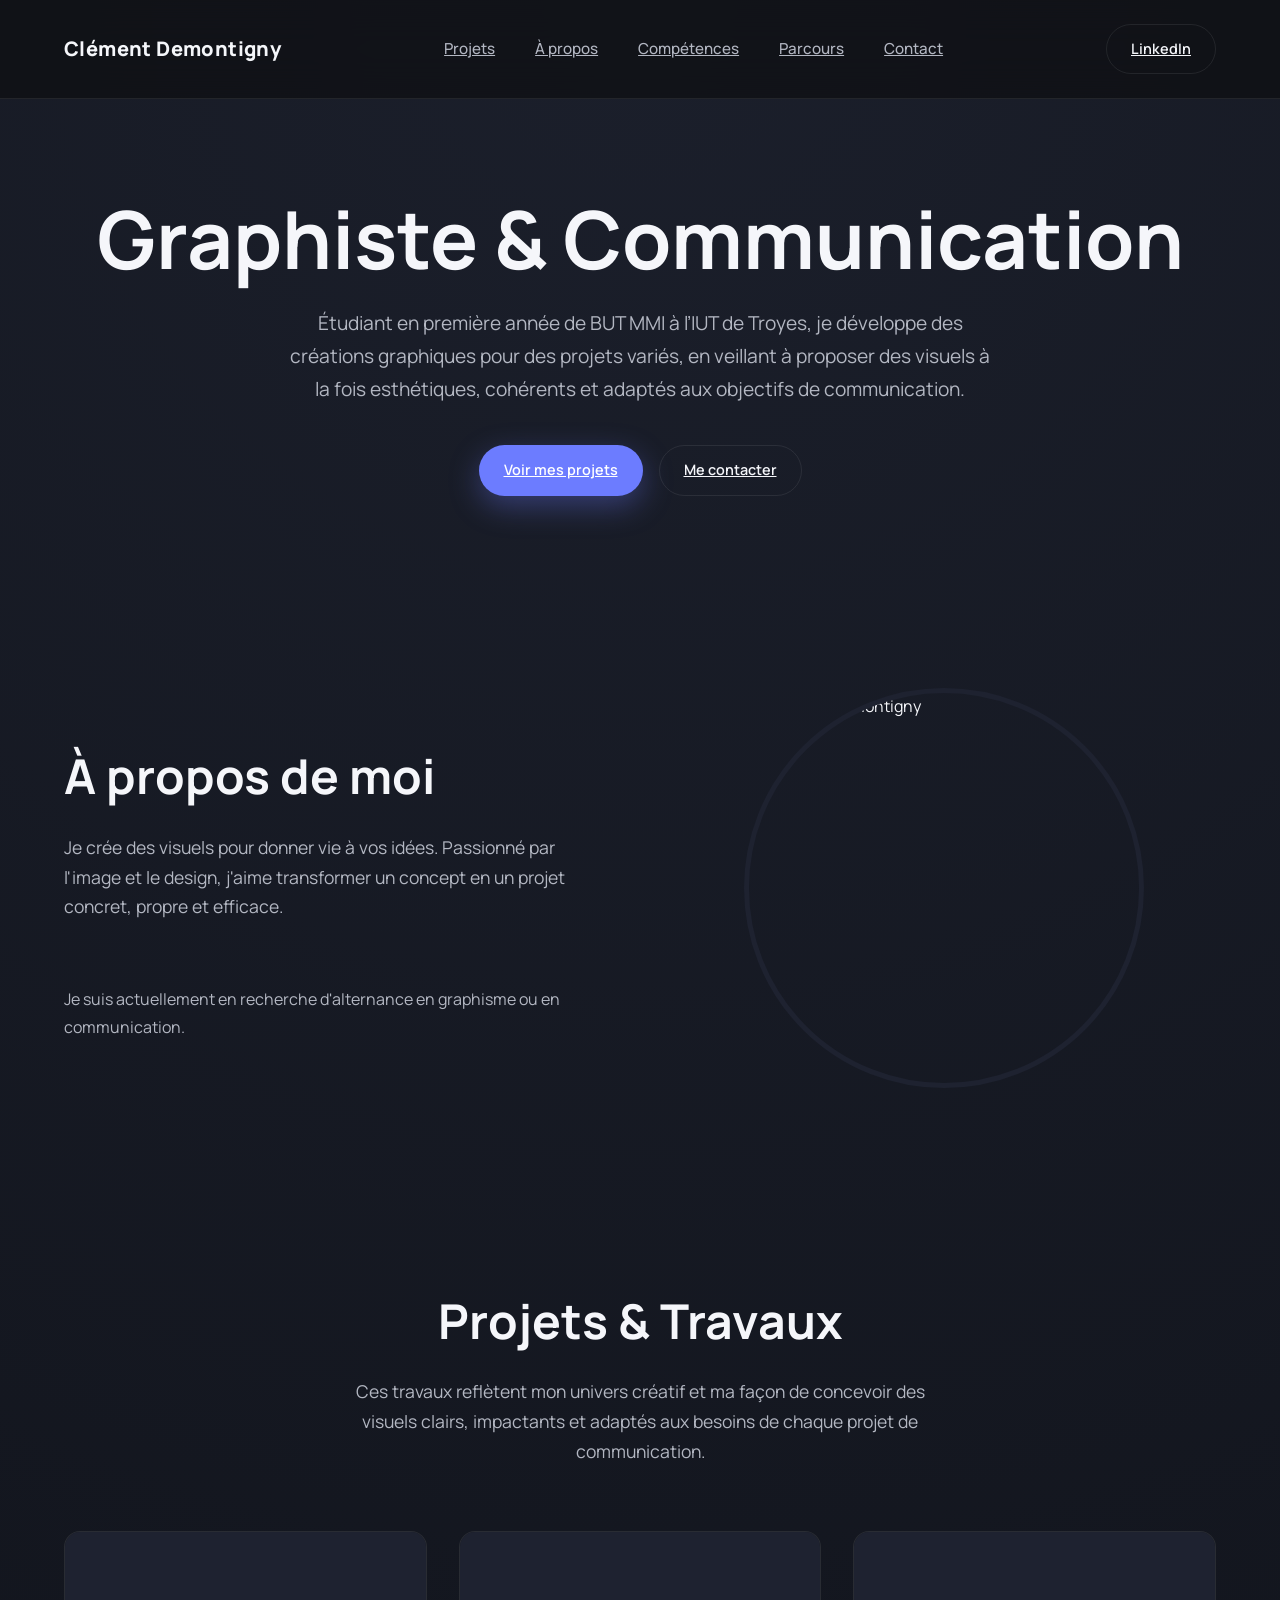
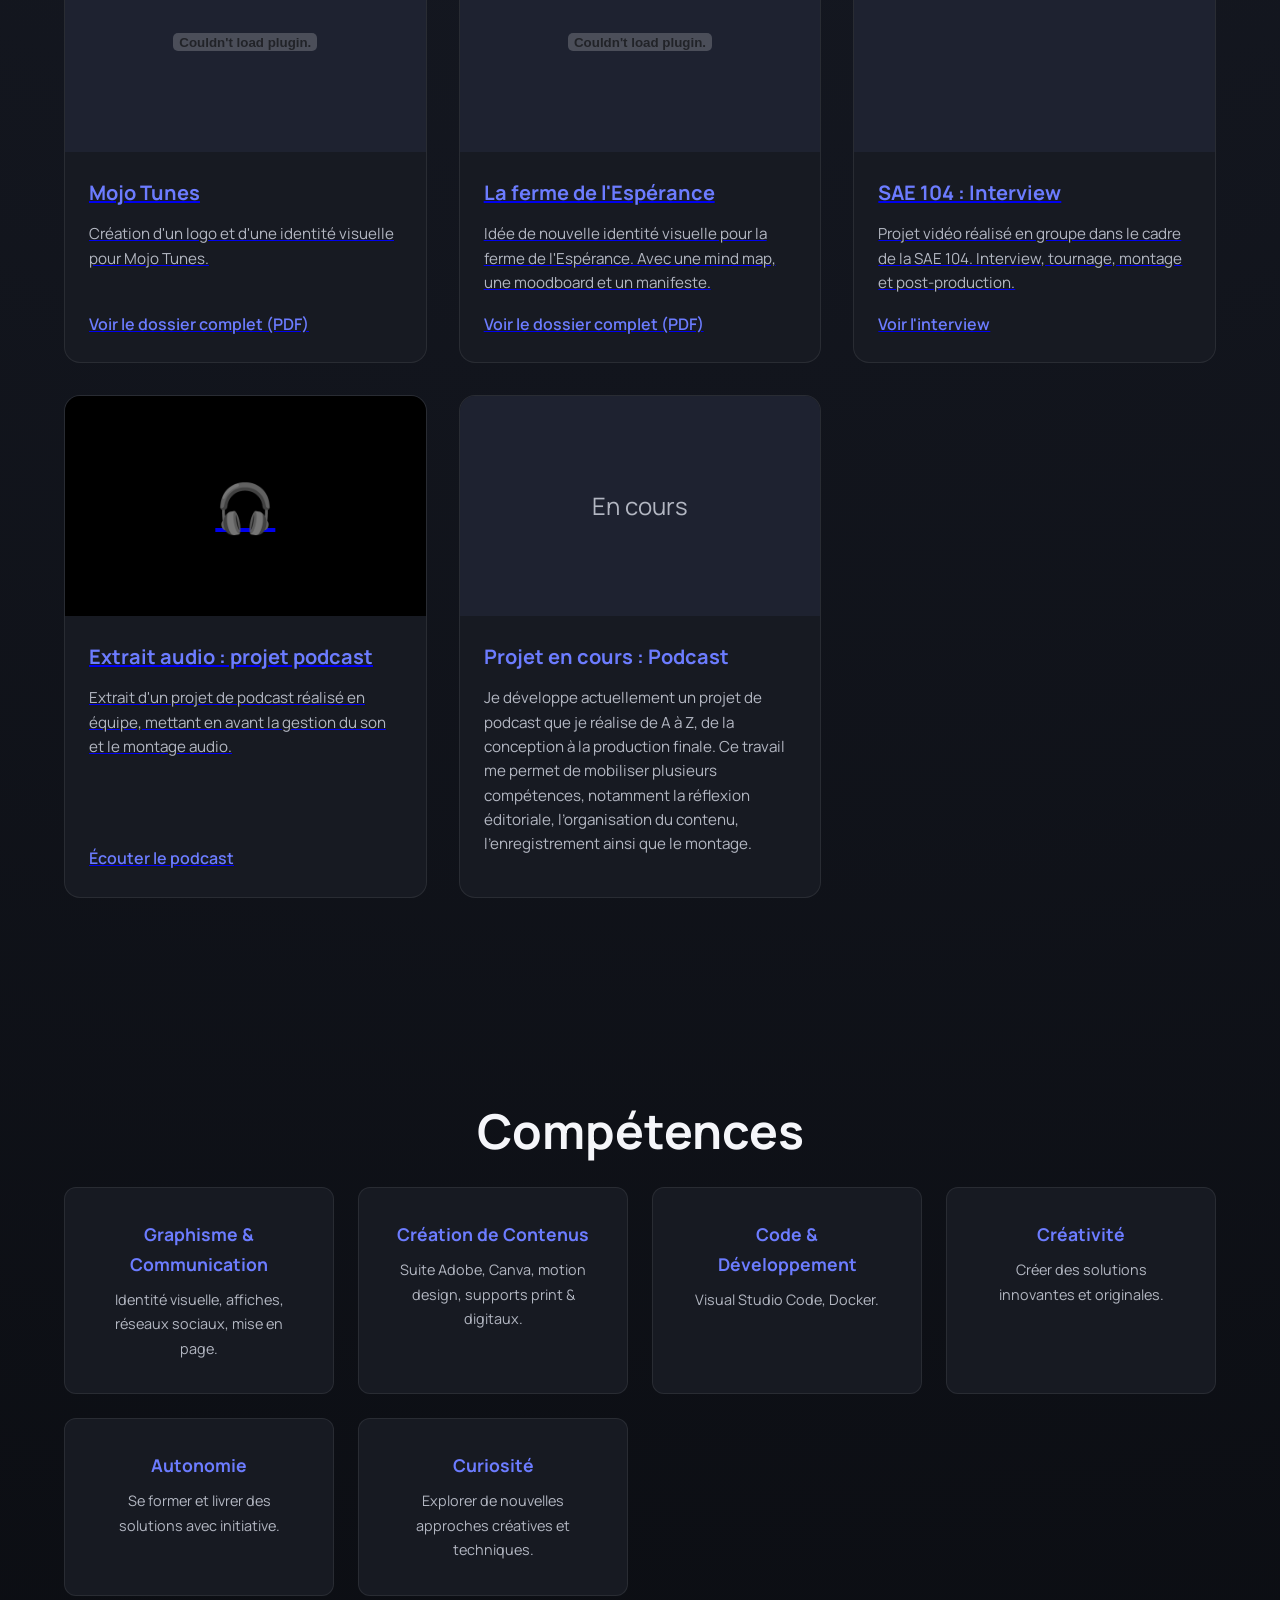
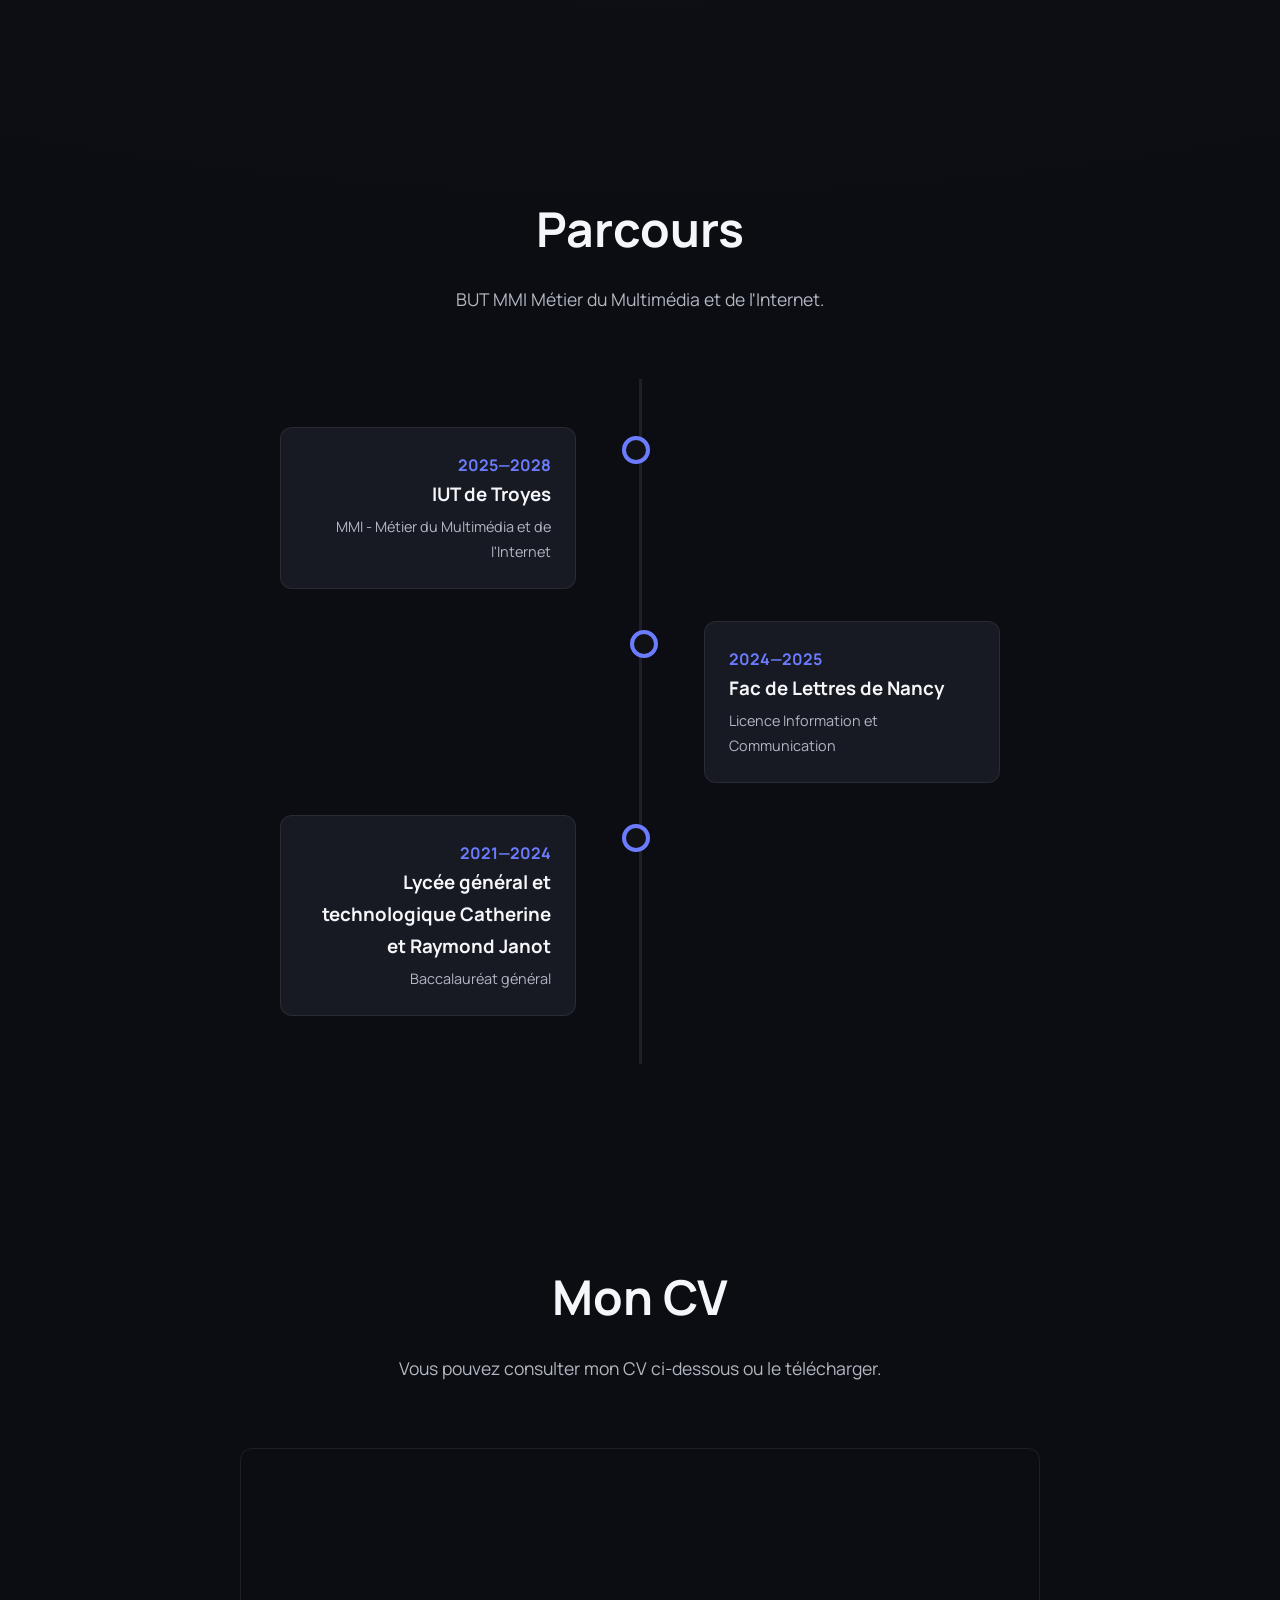
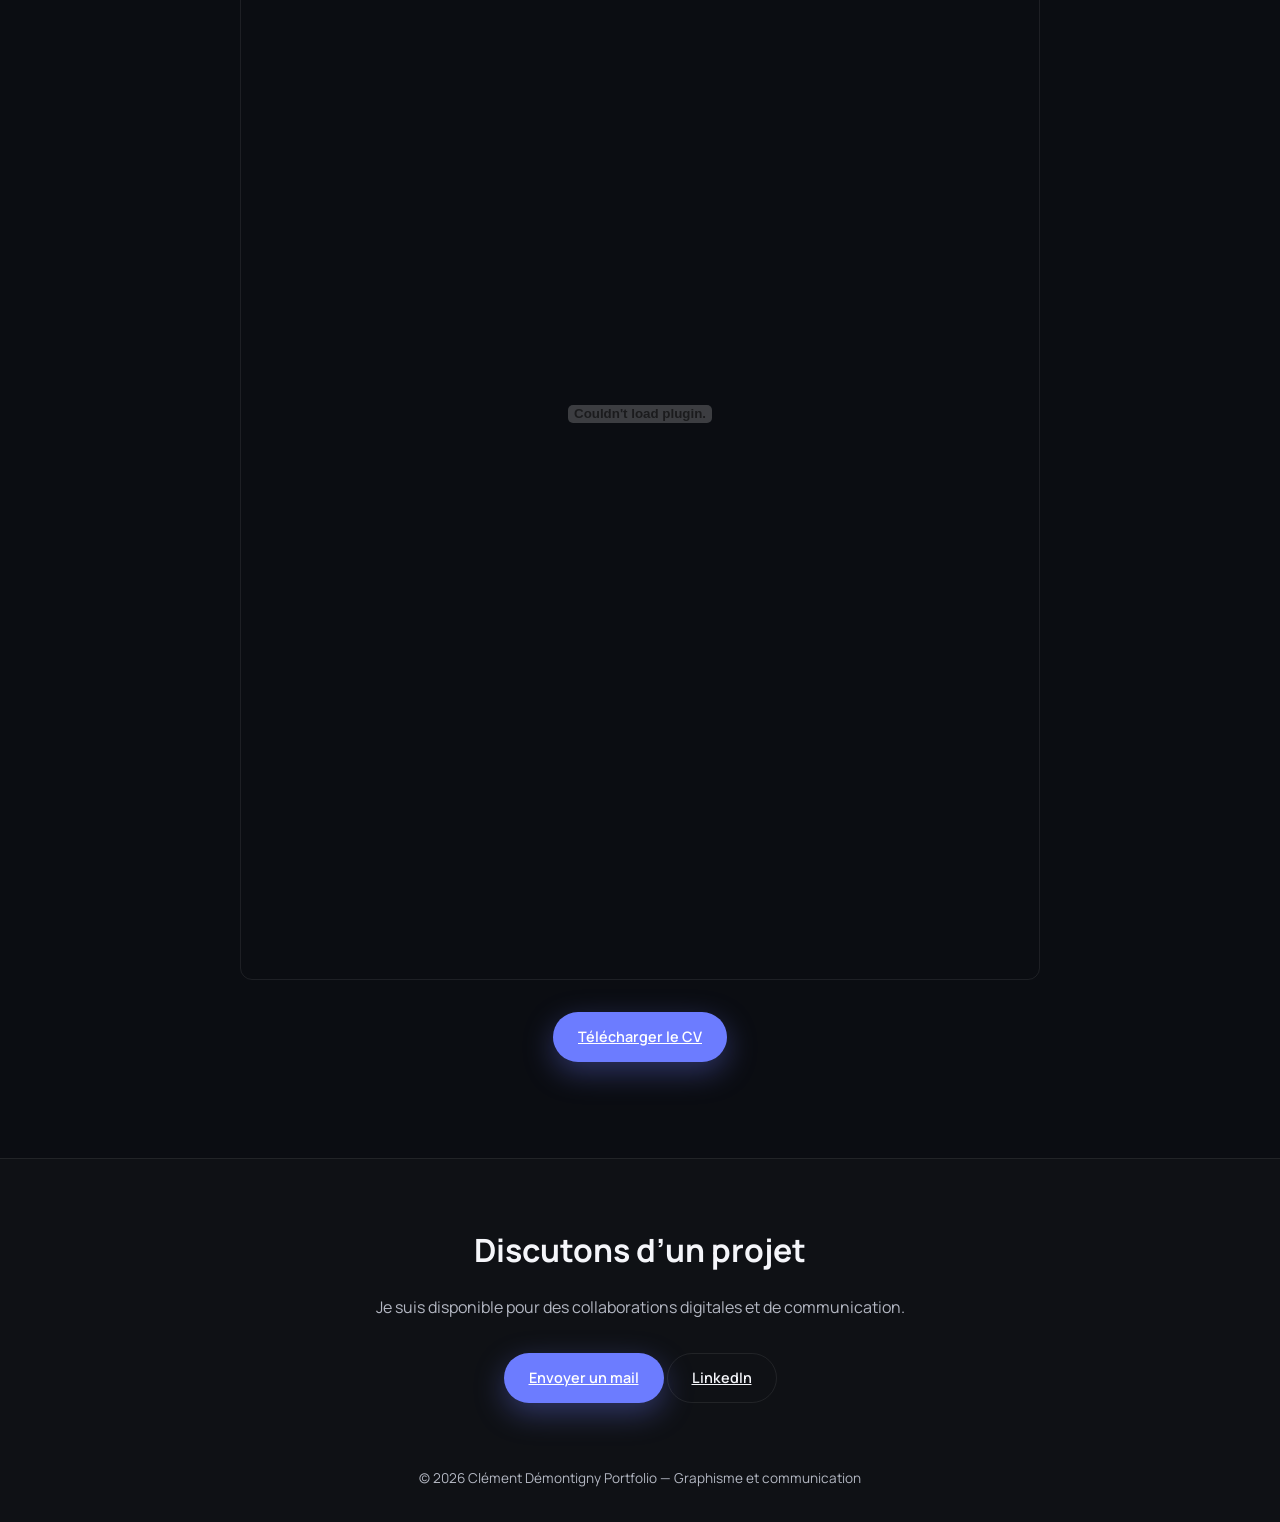
==== index.html @ 4febe844 "Add files via upload" ====
<!doctype html>
<html lang="fr">
  <head>
    <meta charset="utf-8" />
    <meta name="viewport" content="width=device-width, initial-scale=1" />
    <title>Clément Demontigny — Portfolio</title>
    <link rel="preconnect" href="https://fonts.googleapis.com" />
    <link rel="preconnect" href="https://fonts.gstatic.com" crossorigin />
    <link href="https://fonts.googleapis.com/css2?family=Manrope:wght@300;400;500;600;700;800&display=swap" rel="stylesheet" />
    <link rel="stylesheet" href="./styles.css" />
  </head>
  <body>
    <header class="site-header">
      <div class="container">
        <div class="header-inner">
          <div class="brand">Clément Demontigny</div>
          <nav class="nav">
            <a href="#projets">Projets</a>
            <a href="#apropos">À propos</a>
            <a href="#competences">Compétences</a>
            <a href="#parcours">Parcours</a>
            <a href="#contact">Contact</a>
          </nav>
          <a class="button ghost" href="https://www.linkedin.com/in/clément-demontigny-a88569352/" target="_blank" rel="noreferrer">LinkedIn</a>
        </div>
      </div>
    </header>

    <main>
      <section id="hero" class="hero">
        <div class="container">
          <h1 class="reveal">Graphiste & Communication</h1>
          <p class="lead reveal">
            Étudiant en première année de BUT MMI à l’IUT de Troyes, je développe des créations graphiques pour des projets variés, en veillant à proposer des visuels à la fois esthétiques, cohérents et adaptés aux objectifs de communication.
          </p>
          <div class="hero-actions reveal">
            <a class="button primary" href="#projets">Voir mes projets</a>
            <a class="button ghost" href="#contact">Me contacter</a>
          </div>
        </div>
      </section>

      <section id="apropos" class="section">
        <div class="container">
          <div class="about-grid reveal">
            <div class="about-text">
              <h2 class="section-title" style="text-align:left;">À propos de moi</h2>
              <p class="section-subtitle" style="text-align:left;margin-left:0;">
               Je crée des visuels pour donner vie à vos idées. Passionné par l'image et le design, j'aime transformer un concept en un projet concret, propre et efficace.
              </p>
              <p style="color: var(--muted);">Je suis actuellement en recherche d'alternance en graphisme ou en communication.</p>
            </div>
            <img src="./images/8628.png" alt="Clément Demontigny" class="about-image">
          </div>
        </div>
      </section>

      <section id="projets" class="section">
        <div class="container">
          <h2 class="section-title reveal">Projets & Travaux</h2>
          <p class="section-subtitle reveal">Ces travaux reflètent mon univers créatif et ma façon de concevoir des visuels clairs, impactants et adaptés aux besoins de chaque projet de communication.</p>
          <div class="projects-grid">
            <a href="mojo-tunes.html" target="_blank" class="project-card reveal">
              <div class="project-cover">
                <embed src="./images/mojo_tunes.pdf#page=1&view=FitH&scrollbar=0&toolbar=0&navpanes=0" type="application/pdf">
              </div>
              <div class="project-body">
                <h3>Mojo Tunes</h3>
                <p>Création d'un logo et d'une identité visuelle pour Mojo Tunes.</p>
                <span class="project-link">Voir le dossier complet (PDF)</span>
              </div>
            </a>
            <a href="ferme-esperance.html" target="_blank" class="project-card reveal">
              <div class="project-cover">
                <embed src="./images/ferme_esperance.pdf#page=1&view=FitH&scrollbar=0&toolbar=0&navpanes=0" type="application/pdf">
              </div>
              <div class="project-body">
                <h3>La ferme de l'Espérance</h3>
                <p>Idée de nouvelle identité visuelle pour la ferme de l'Espérance. Avec une mind map, une moodboard et un manifeste.</p>
                <span class="project-link">Voir le dossier complet (PDF)</span>
              </div>
            </a>
            <a href="sae104.html" target="_blank" class="project-card reveal">
              <div class="project-cover">
                <video src="./images/SAE104_2025_Groupe H_Faivre_Demontigny_Iacopucci_Jamet_Tachenet_InterviewSAE104 (1) (1) (1) (1).mp4" muted playsinline preload="metadata"></video>
              </div>
              <div class="project-body">
                <h3>SAE 104 : Interview</h3>
                <p>Projet vidéo réalisé en groupe dans le cadre de la SAE 104. Interview, tournage, montage et post-production.</p>
                <span class="project-link">Voir l'interview</span>
              </div>
            </a>
            <a href="projet-podcast.html" target="_blank" class="project-card reveal">
              <div class="project-cover" style="background:#000;">
                <span style="font-size:3rem;">🎧</span>
              </div>
              <div class="project-body">
                <h3>Extrait audio : projet podcast</h3>
                <p>Extrait d'un projet de podcast réalisé en équipe, mettant en avant la gestion du son et le montage audio.</p>
                <span class="project-link">Écouter le podcast</span>
              </div>
            </a>
            <article class="project-card reveal">
              <div class="project-cover">
                <span style="font-size: 1.5rem; color: var(--muted);">En cours</span>
              </div>
              <div class="project-body">
                <h3>Projet en cours : Podcast</h3>
                <p>Je développe actuellement un projet de podcast que je réalise de A à Z, de la conception à la production finale. Ce travail me permet de mobiliser plusieurs compétences, notamment la réflexion éditoriale, l’organisation du contenu, l’enregistrement ainsi que le montage.</p>
              </div>
            </article>
          </div>
        </div>
      </section>

      <section id="competences" class="section">
        <div class="container">
          <h2 class="section-title reveal">Compétences</h2>
          <div class="skills-grid">
            <div class="skill-card reveal">
              <h3>Graphisme & Communication</h3>
              <p>Identité visuelle, affiches, réseaux sociaux, mise en page.</p>
            </div>
            <div class="skill-card reveal">
              <h3>Création de Contenus</h3>
              <p>Suite Adobe, Canva, motion design, supports print & digitaux.</p>
            </div>
            <div class="skill-card reveal">
              <h3>Code & Développement</h3>
              <p>Visual Studio Code, Docker.</p>
            </div>
            <div class="skill-card reveal">
              <h3>Créativité</h3>
              <p>Créer des solutions innovantes et originales.</p>
            </div>
            <div class="skill-card reveal">
              <h3>Autonomie</h3>
              <p>Se former et livrer des solutions avec initiative.</p>
            </div>
            <div class="skill-card reveal">
              <h3>Curiosité</h3>
              <p>Explorer de nouvelles approches créatives et techniques.</p>
            </div>
          </div>
        </div>
      </section>

      <section id="parcours" class="section">
        <div class="container">
          <h2 class="section-title reveal">Parcours</h2>
          <p class="section-subtitle reveal">BUT MMI Métier du Multimédia et de l'Internet.</p>
          <div class="timeline reveal">
            <div class="timeline-item">
              <div class="timeline-content">
                <span class="timeline-year">2025—2028</span>
                <h3>IUT de Troyes</h3>
                <p>MMI - Métier du Multimédia et de l'Internet</p>
              </div>
            </div>
            <div class="timeline-item">
              <div class="timeline-content">
                <span class="timeline-year">2024—2025</span>
                <h3>Fac de Lettres de Nancy</h3>
                <p>Licence Information et Communication</p>
              </div>
            </div>
            <div class="timeline-item">
              <div class="timeline-content">
                <span class="timeline-year">2021—2024</span>
                <h3>Lycée général et technologique Catherine et Raymond Janot</h3>
                <p>Baccalauréat général</p>
              </div>
            </div>
          </div>
        </div>
      </section>

      <section id="cv" class="section cv-section">
        <div class="container reveal">
          <h2 class="section-title">Mon CV</h2>
          <p class="section-subtitle">Vous pouvez consulter mon CV ci-dessous ou le télécharger.</p>
          <embed src="./images/CV Demontigny Clément.pdf#view=FitH" type="application/pdf" />
          <div style="text-align:center; margin-top: 2rem;">
            <a class="button primary" href="./images/CV Demontigny Clément.pdf" download="CV_Clement_Demontigny.pdf" target="_blank" rel="noopener">Télécharger le CV</a>
          </div>
        </div>
      </section>
    </main>

    <footer id="contact" class="site-footer">
      <div class="container">
        <div class="footer-content reveal">
          <h2>Discutons d’un projet</h2>
          <p>Je suis disponible pour des collaborations digitales et de communication.</p>
          <div class="footer-actions">
            <a class="button primary" href="mailto:demontigny.clement@gmail.com">Envoyer un mail</a>
            <a class="button ghost" href="https://www.linkedin.com/in/clément-demontigny-a88569352/" target="_blank" rel="noreferrer">LinkedIn</a>
          </div>
        </div>
        <div class="footer-bottom">
          <span>© 2026 Clément Démontigny</span>
          <span>Portfolio — Graphisme et communication</span>
        </div>
      </div>
    </footer>

    <script src="./script.js"></script>
  </body>
</html>
---- styles.css ----
/* Réinitialisation et configuration de base */
* {
  box-sizing: border-box;
  margin: 0;
  padding: 0;
  scroll-behavior: smooth;
}

/* Variables de couleur (conservées) */
:root {
  color-scheme: light;
  --bg: #0f1115;
  --panel: #171a22;
  --panel-light: #1e2230;
  --text: #f5f6fa;
  --muted: #b3b7c2;
  --accent: #6c7cff;
  --accent-soft: rgba(108, 124, 255, 0.2);
  --line: rgba(255, 255, 255, 0.08);
}

/* Style du corps de la page */
body {
  font-family: "Manrope", system-ui, -apple-system, sans-serif;
  background: radial-gradient(circle at top, #1b1f2b, #0b0d12 55%);
  color: var(--text);
  line-height: 1.7;
  min-height: 100vh;
}

/* Conteneur principal */
.container {
  width: min(1200px, 90%);
  margin: 0 auto;
}

/* En-tête du site */
.site-header {
  position: sticky;
  top: 0;
  z-index: 100;
  padding: 1.5rem 0;
  backdrop-filter: blur(20px);
  background: rgba(15, 17, 21, 0.8);
  border-bottom: 1px solid var(--line);
}

.header-inner {
  display: flex;
  justify-content: space-between;
  align-items: center;
}

.brand {
  font-weight: 800;
  font-size: 1.25rem;
  letter-spacing: 0.02em;
}

.nav {
  display: flex;
  gap: 2.5rem;
  font-size: 0.95rem;
}

.nav a {
  color: var(--muted);
  font-weight: 500;
  transition: color 0.2s ease;
}

.nav a:hover {
  color: var(--text);
}

/* Boutons */
.button {
  display: inline-flex;
  align-items: center;
  justify-content: center;
  padding: 0.75rem 1.5rem;
  border-radius: 999px;
  font-weight: 600;
  border: 1px solid transparent;
  transition: all 0.2s ease;
  font-size: 0.9rem;
}

.button.primary {
  background: var(--accent);
  color: #fff;
  box-shadow: 0 10px 30px rgba(108, 124, 255, 0.35);
}

.button.primary:hover {
  transform: translateY(-2px);
  box-shadow: 0 12px 35px rgba(108, 124, 255, 0.45);
}

.button.ghost {
  border-color: var(--line);
  color: var(--text);
}

.button.ghost:hover {
  background: var(--accent-soft);
  border-color: var(--accent);
}

/* Sections générales */
.section {
  padding: 6rem 0;
}

.section-title {
  font-size: clamp(2rem, 5vw, 3rem);
  margin-bottom: 1rem;
  text-align: center;
}

.section-subtitle {
  font-size: 1.1rem;
  color: var(--muted);
  text-align: center;
  max-width: 600px;
  margin: 0 auto 4rem auto;
}

/* Section Héros */
.hero {
  padding: 6rem 0;
  text-align: center;
}

.hero h1 {
  font-size: clamp(3rem, 7vw, 5rem);
  line-height: 1.1;
  margin-bottom: 1.5rem;
}

.hero .lead {
  font-size: 1.2rem;
  color: var(--muted);
  max-width: 700px;
  margin: 0 auto 2.5rem auto;
}

.hero-actions {
  display: flex;
  justify-content: center;
  gap: 1rem;
  flex-wrap: wrap;
}

/* Section Projets */
.projects-grid {
  display: grid;
  grid-template-columns: repeat(auto-fit, minmax(320px, 1fr));
  gap: 2rem;
}

.project-card {
  background: var(--panel);
  border: 1px solid var(--line);
  border-radius: 16px;
  overflow: hidden;
  transition: transform 0.3s ease, box-shadow 0.3s ease;
  display: flex;
  flex-direction: column;
}

.project-card:hover {
  transform: translateY(-8px);
  box-shadow: 0 20px 40px rgba(0, 0, 0, 0.2);
}

.project-cover {
  height: 220px;
  overflow: hidden;
  display: flex;
  align-items: center;
  justify-content: center;
  background: var(--panel-light);
}

.project-cover embed,
.project-cover video,
.project-cover img {
  width: 100%;
  height: 100%;
  object-fit: cover;
}

.project-body {
  padding: 1.5rem;
  flex-grow: 1;
  display: flex;
  flex-direction: column;
}

.project-body h3 {
  font-size: 1.25rem;
  margin-bottom: 0.75rem;
  color: var(--accent);
  font-weight: 700;
}

.project-body p {
  color: var(--muted);
  font-size: 0.95rem;
  line-height: 1.6;
  flex-grow: 1;
  margin-bottom: 1rem;
}

.project-link {
  color: var(--accent);
  font-weight: 600;
  text-decoration: none;
  margin-top: auto;
}

.project-link:hover {
  text-decoration: underline;
}

/* Section À Propos */
.about-grid {
  display: grid;
  grid-template-columns: 1fr 1fr;
  gap: 4rem;
  align-items: center;
}

.about-image {
  width: 100%;
  max-width: 400px;
  border-radius: 50%;
  aspect-ratio: 1 / 1;
  object-fit: cover;
  border: 5px solid var(--panel-light);
  margin: 0 auto;
}

/* Section Compétences */
.skills-grid {
  display: grid;
  grid-template-columns: repeat(auto-fit, minmax(250px, 1fr));
  gap: 1.5rem;
}

.skill-card {
  background: var(--panel);
  border: 1px solid var(--line);
  border-radius: 12px;
  padding: 2rem;
  text-align: center;
  transition: transform 0.3s ease, box-shadow 0.3s ease, border-color 0.3s ease;
}

.skill-card:hover {
  transform: translateY(-5px);
  box-shadow: 0 10px 20px rgba(0, 0, 0, 0.2);
  border-color: var(--accent);
}

.skill-card h3 {
  font-size: 1.1rem;
  margin-bottom: 0.5rem;
  color: var(--accent);
}

.skill-card p {
  color: var(--muted);
  font-size: 0.9rem;
}

/* Section Parcours (Timeline) */
.timeline {
  position: relative;
  max-width: 800px;
  margin: 0 auto;
  padding: 2rem 0;
}

.timeline::after {
  content: '';
  position: absolute;
  width: 3px;
  background-color: var(--line);
  top: 0;
  bottom: 0;
  left: 50%;
  margin-left: -1.5px;
}

.timeline-item {
  padding: 1rem 2.5rem;
  position: relative;
  width: 50%;
}

.timeline-item:nth-child(odd) {
  left: 0;
  padding-right: 4rem;
  text-align: right;
}

.timeline-item:nth-child(even) {
  left: 50%;
  padding-left: 4rem;
  text-align: left;
}

.timeline-item::after {
  content: '';
  position: absolute;
  width: 20px;
  height: 20px;
  right: -10px;
  background-color: var(--bg);
  border: 4px solid var(--accent);
  top: 25px;
  border-radius: 50%;
  z-index: 1;
}

.timeline-item:nth-child(odd)::after {
  right: -10px;
}

.timeline-item:nth-child(even)::after {
  left: -10px;
}

.timeline-content {
  padding: 1.5rem;
  background: var(--panel);
  border-radius: 12px;
  border: 1px solid var(--line);
  transition: transform 0.3s ease, box-shadow 0.3s ease;
}

.timeline-content:hover {
  transform: scale(1.02);
  box-shadow: 0 8px 25px rgba(0, 0, 0, 0.2);
}

.timeline-year {
  font-weight: 700;
  color: var(--accent);
  margin-bottom: 0.5rem;
}

.timeline-content h3 {
  margin-bottom: 0.25rem;
}

.timeline-content p {
  font-size: 0.9rem;
  color: var(--muted);
}

/* Section CV */
.cv-section embed {
  width: 100%;
  max-width: 800px;
  height: 1132px;
  border: 1px solid var(--line);
  border-radius: 12px;
  margin: 0 auto 2rem auto;
  display: block;
}

.cv-section .button {
  margin: 0 auto;
}

/* Pied de page */
.site-footer {
  background: var(--bg);
  border-top: 1px solid var(--line);
  padding: 4rem 0 2rem 0;
  text-align: center;
}

.footer-content h2 {
  font-size: 2rem;
  margin-bottom: 1rem;
}

.footer-content p {
  color: var(--muted);
  margin-bottom: 2rem;
}

.footer-bottom {
  margin-top: 4rem;
  color: var(--muted);
  font-size: 0.85rem;
}

/* ----- Animations ----- */
.reveal {
  opacity: 0;
  transform: translateY(40px);
  transition: opacity 0.8s ease-out, transform 0.6s ease-out;
}

.reveal.visible {
  opacity: 1;
  transform: translateY(0);
}

@media (prefers-reduced-motion: reduce) {
  .reveal {
    transition: none;
  }
}

/* Responsive */
@media (max-width: 900px) {
  .about-grid {
    grid-template-columns: 1fr;
    text-align: center;
  }
  .about-image {
    margin-bottom: 2rem;
  }
}

@media (max-width: 768px) {
  .header-inner {
    flex-direction: column;
    gap: 1rem;
  }
  .nav {
    gap: 1.5rem;
    flex-wrap: wrap;
    justify-content: center;
  }
  .timeline::after {
    left: 20px;
  }
  .timeline-item {
    width: 100%;
    padding-left: 50px;
    padding-right: 1rem;
  }
  .timeline-item:nth-child(odd),
  .timeline-item:nth-child(even) {
    left: 0;
    text-align: left;
    padding-left: 70px;
  }
  .timeline-item::after {
    left: 10px;
  }
}
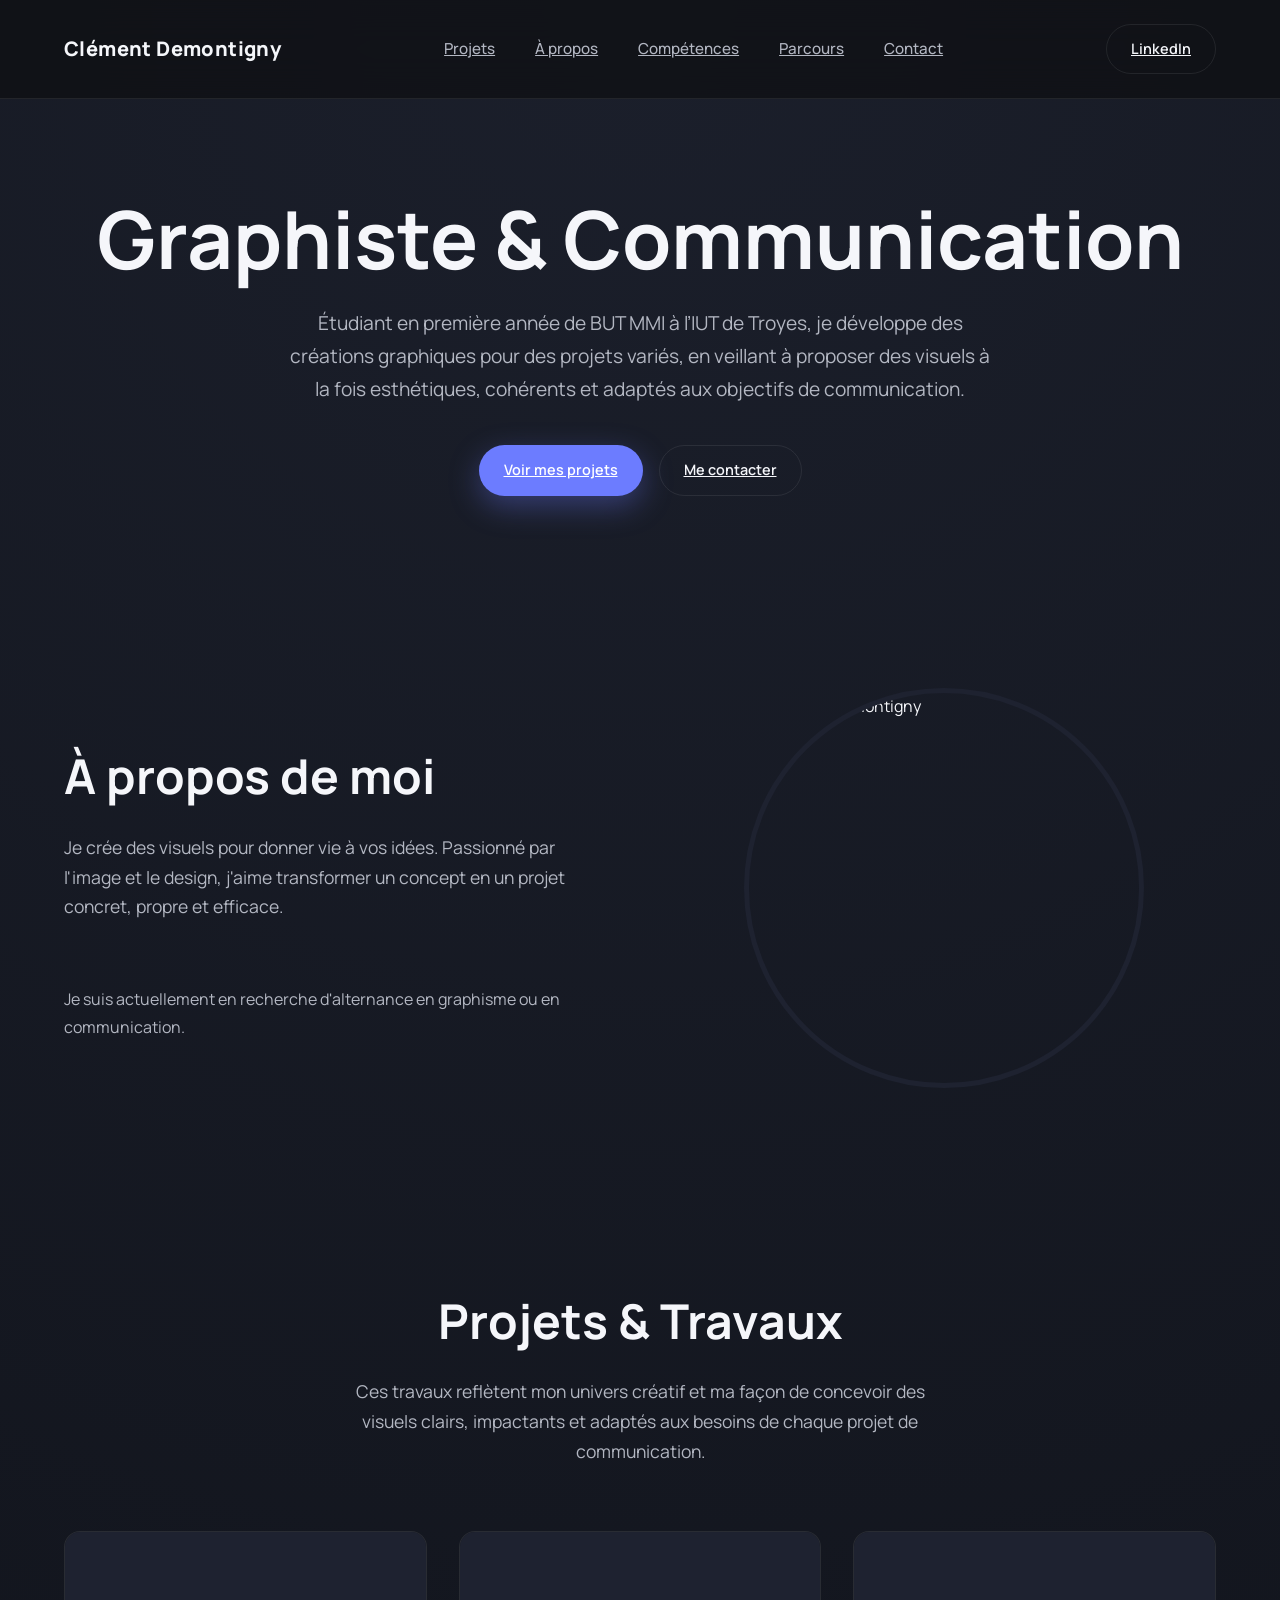
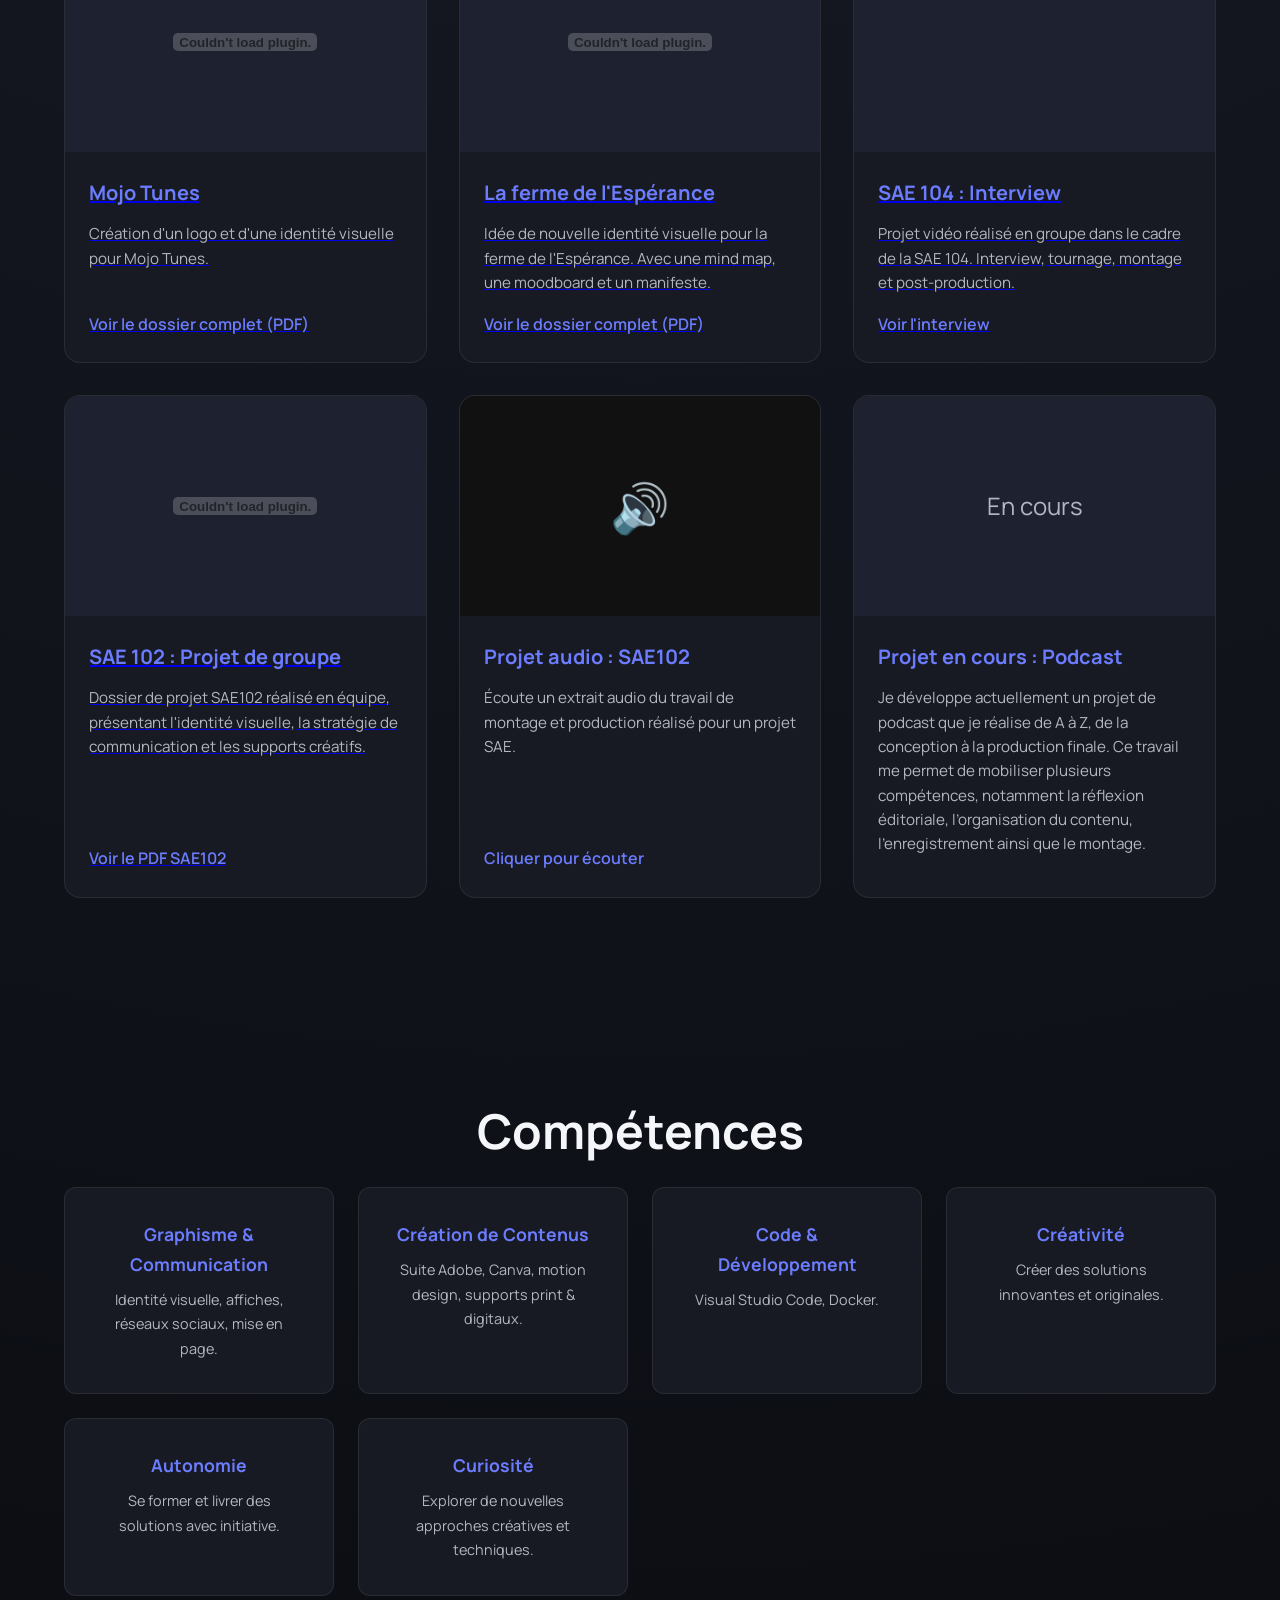
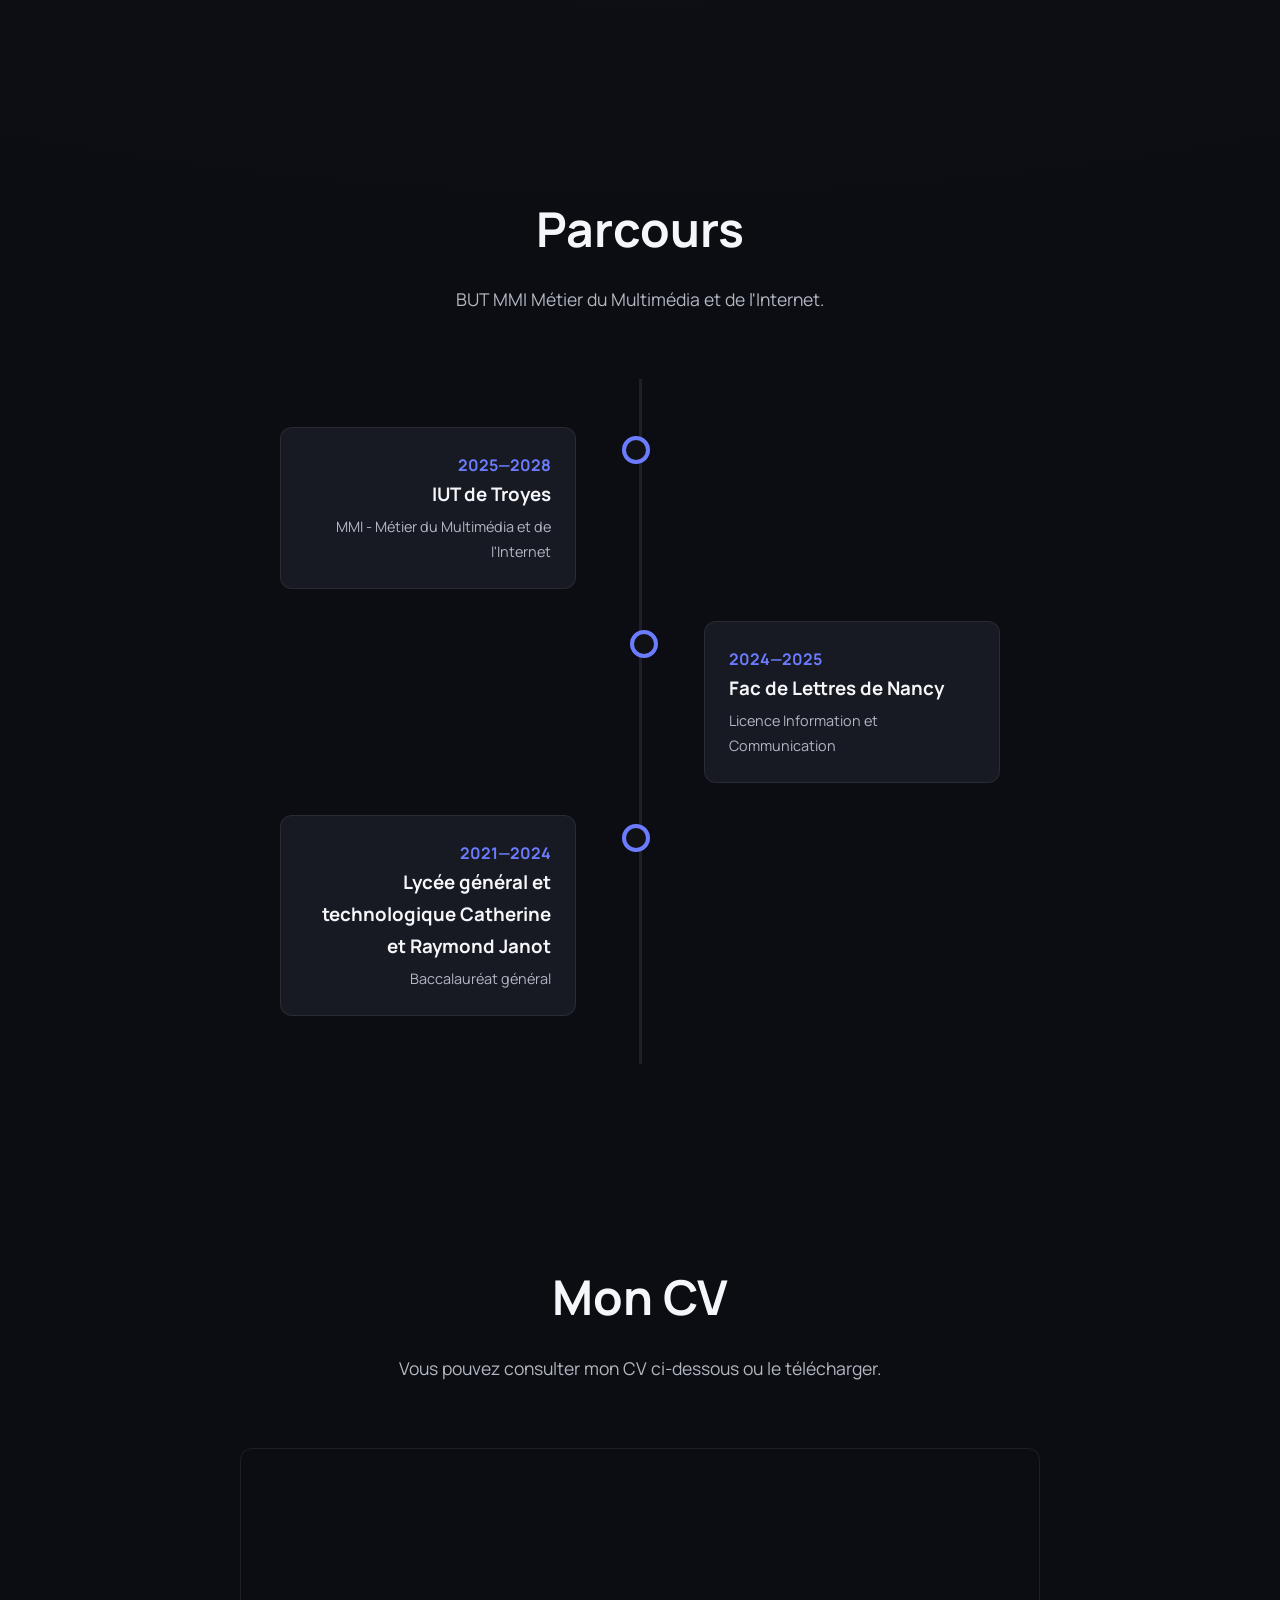
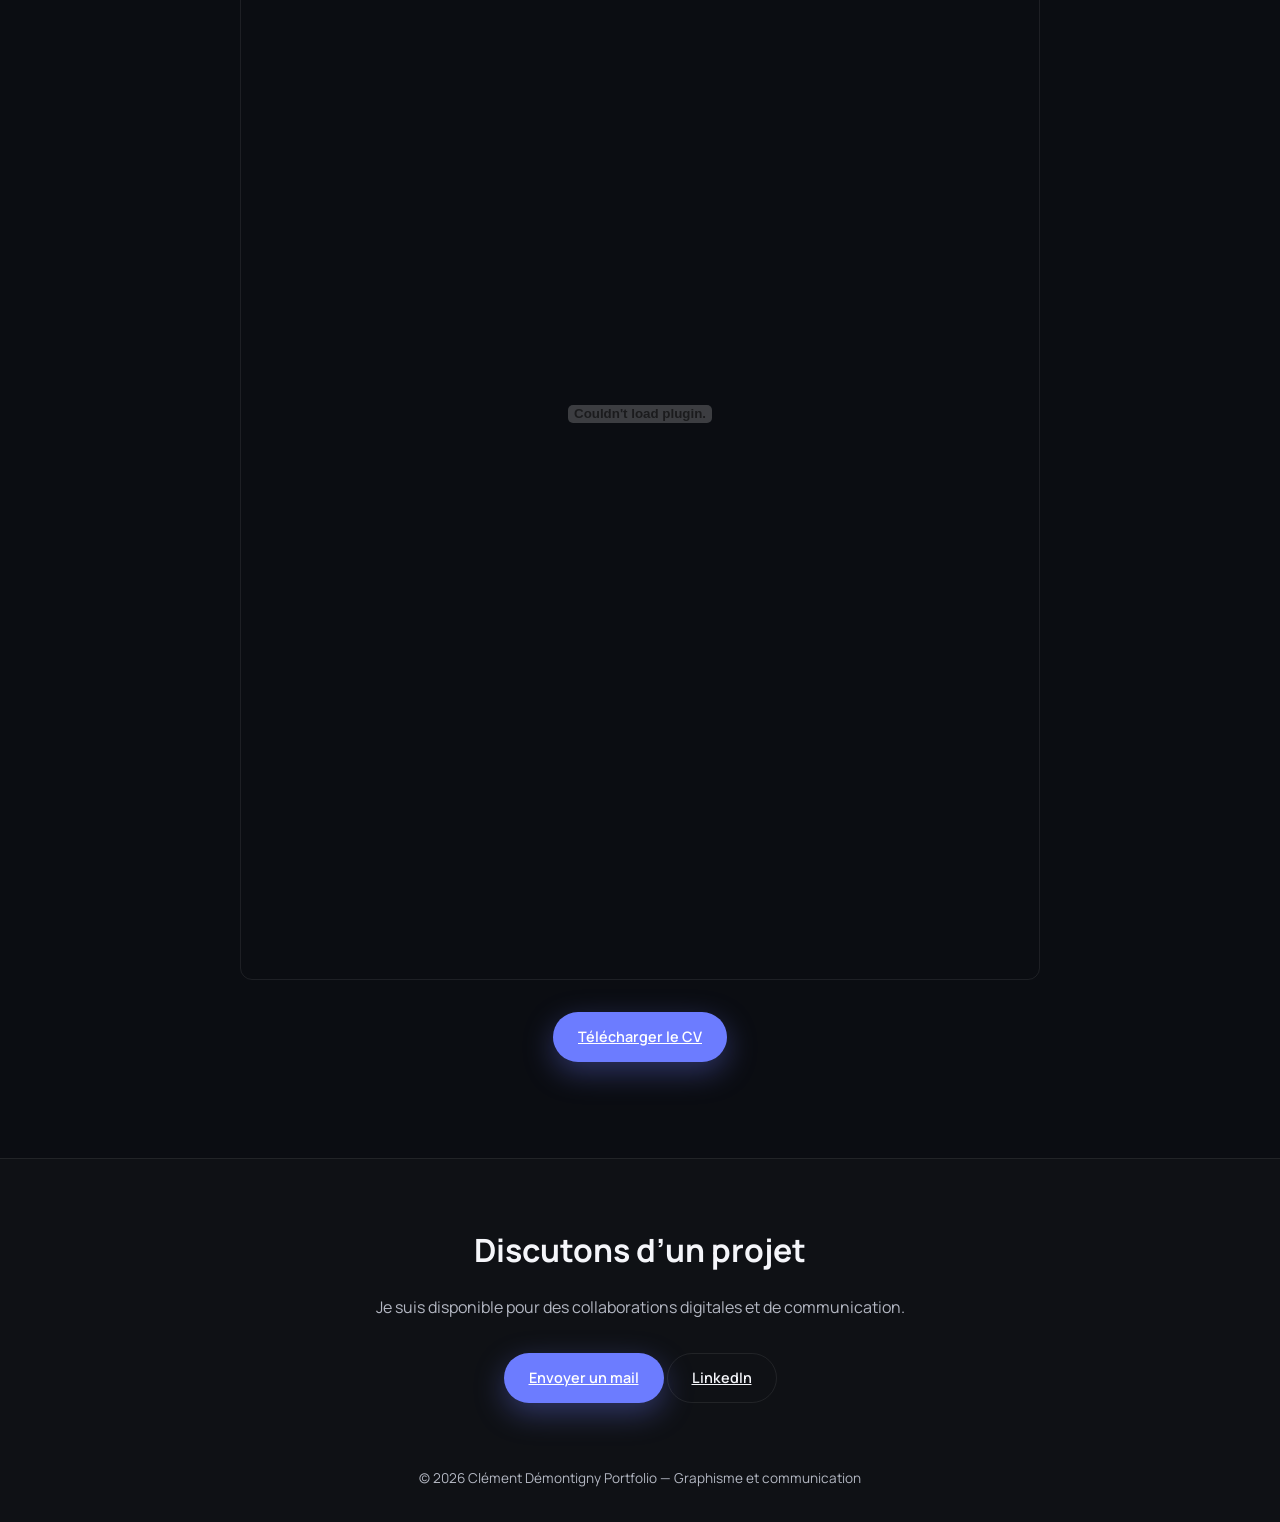
==== commit 10693b9a: "Add files via upload" ====
--- a/index.html
+++ b/index.html
@@ -90,16 +90,26 @@
                 <span class="project-link">Voir l'interview</span>
               </div>
             </a>
-            <a href="projet-podcast.html" target="_blank" class="project-card reveal">
-              <div class="project-cover" style="background:#000;">
-                <span style="font-size:3rem;">🎧</span>
-              </div>
-              <div class="project-body">
-                <h3>Extrait audio : projet podcast</h3>
-                <p>Extrait d'un projet de podcast réalisé en équipe, mettant en avant la gestion du son et le montage audio.</p>
-                <span class="project-link">Écouter le podcast</span>
-              </div>
-            </a>
+            <a href="./images/SAE102_Noah-Jamet_Clement-Demontigny_Yann-Iacopucci_Yoanne-Tohibo_Evaelle-Faivre copie.pdf" target="_blank" class="project-card reveal">
+              <div class="project-cover">
+                <embed src="./images/SAE102_Noah-Jamet_Clement-Demontigny_Yann-Iacopucci_Yoanne-Tohibo_Evaelle-Faivre copie.pdf#page=1&view=FitH&scrollbar=0&toolbar=0&navpanes=0" type="application/pdf">
+              </div>
+              <div class="project-body">
+                <h3>SAE 102 : Projet de groupe</h3>
+                <p>Dossier de projet SAE102 réalisé en équipe, présentant l'identité visuelle, la stratégie de communication et les supports créatifs.</p>
+                <span class="project-link">Voir le PDF SAE102</span>
+              </div>
+            </a>
+            <article class="project-card reveal audio-card" data-audio-src="./images/TDGH_IACOPUCCI_DEMONTIGNY_FAIVRE_fichier%20son%20copie.mp3">
+              <div class="project-cover" style="background:#111; display:flex; align-items:center; justify-content:center;">
+                <span style="font-size:3rem;">🔊</span>
+              </div>
+              <div class="project-body">
+                <h3>Projet audio : SAE102</h3>
+                <p>Écoute un extrait audio du travail de montage et production réalisé pour un projet SAE.</p>
+                <span class="project-link">Cliquer pour écouter</span>
+              </div>
+            </article>
             <article class="project-card reveal">
               <div class="project-cover">
                 <span style="font-size: 1.5rem; color: var(--muted);">En cours</span>
--- a/styles.css
+++ b/styles.css
@@ -174,6 +174,11 @@
   box-shadow: 0 20px 40px rgba(0, 0, 0, 0.2);
 }
 
+.project-card.playing {
+  border-color: var(--accent);
+  box-shadow: 0 24px 50px rgba(108, 124, 255, 0.3);
+}
+
 .project-cover {
   height: 220px;
   overflow: hidden;
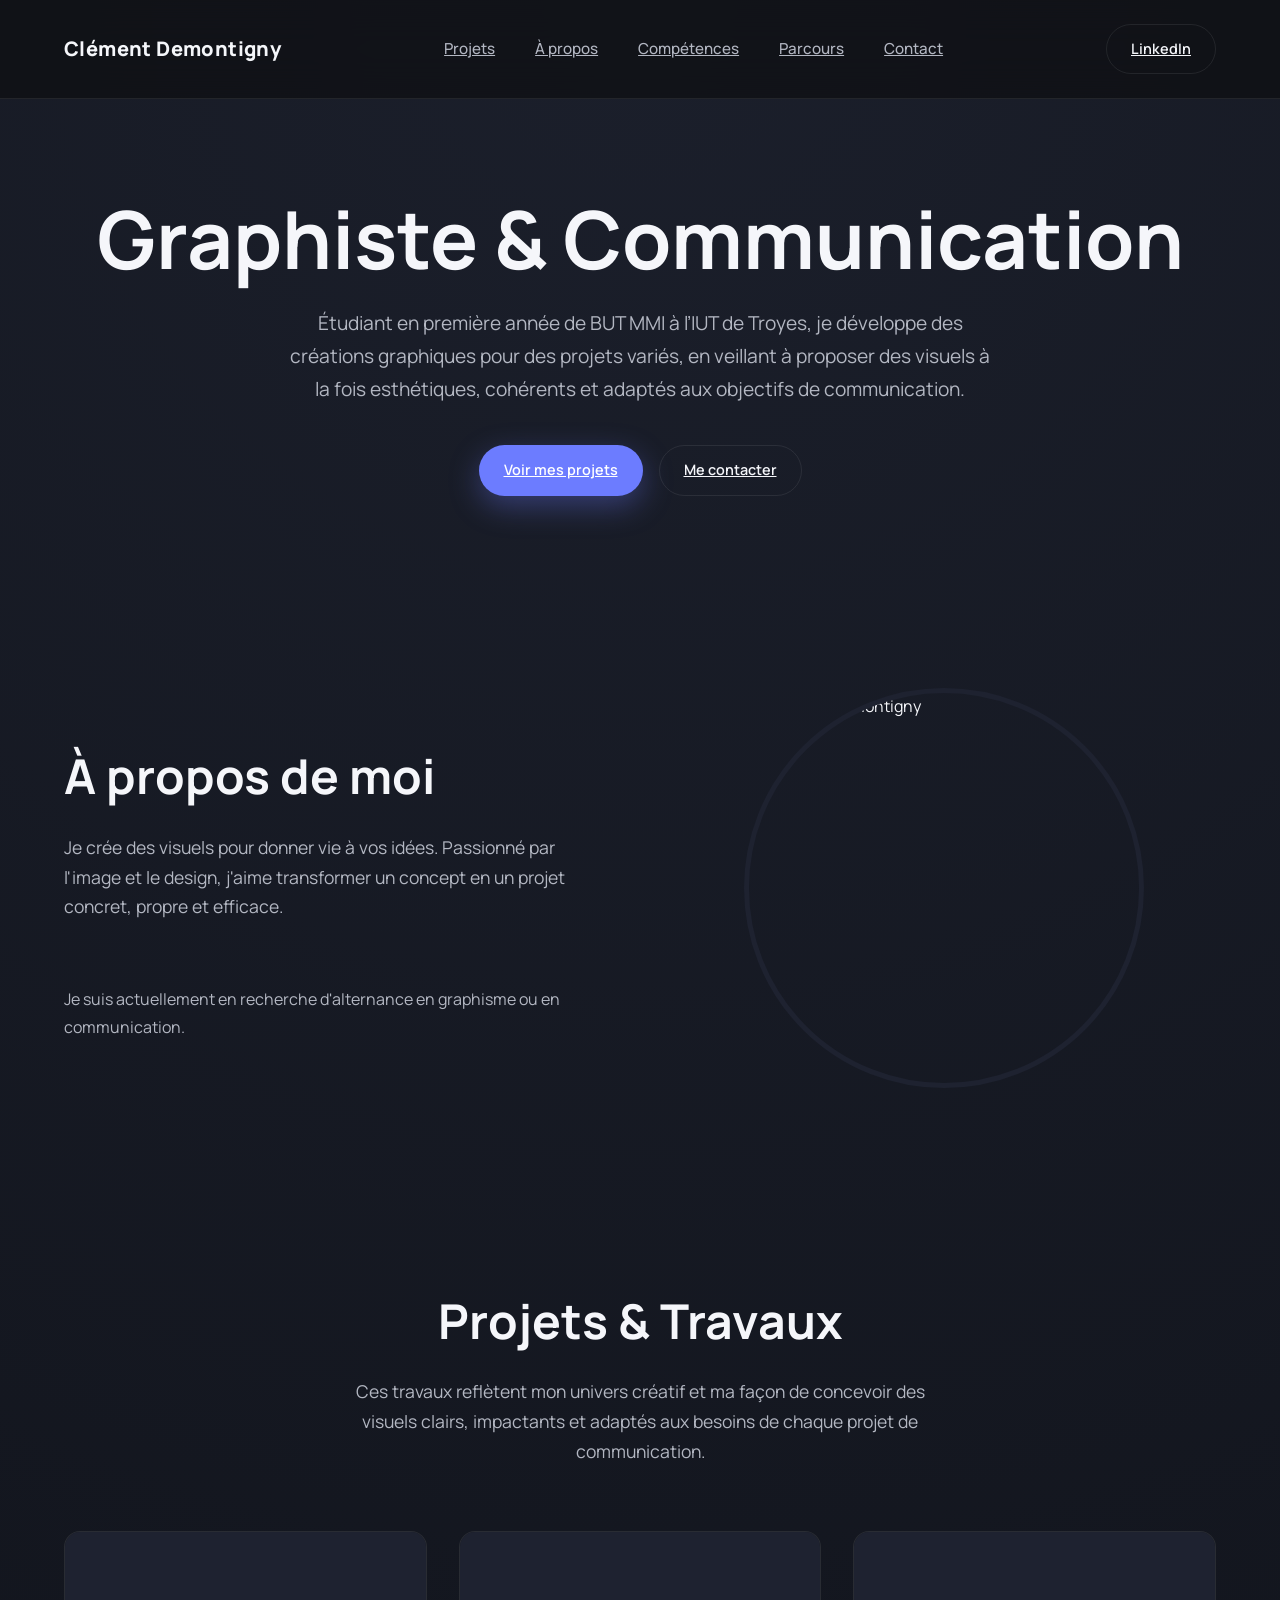
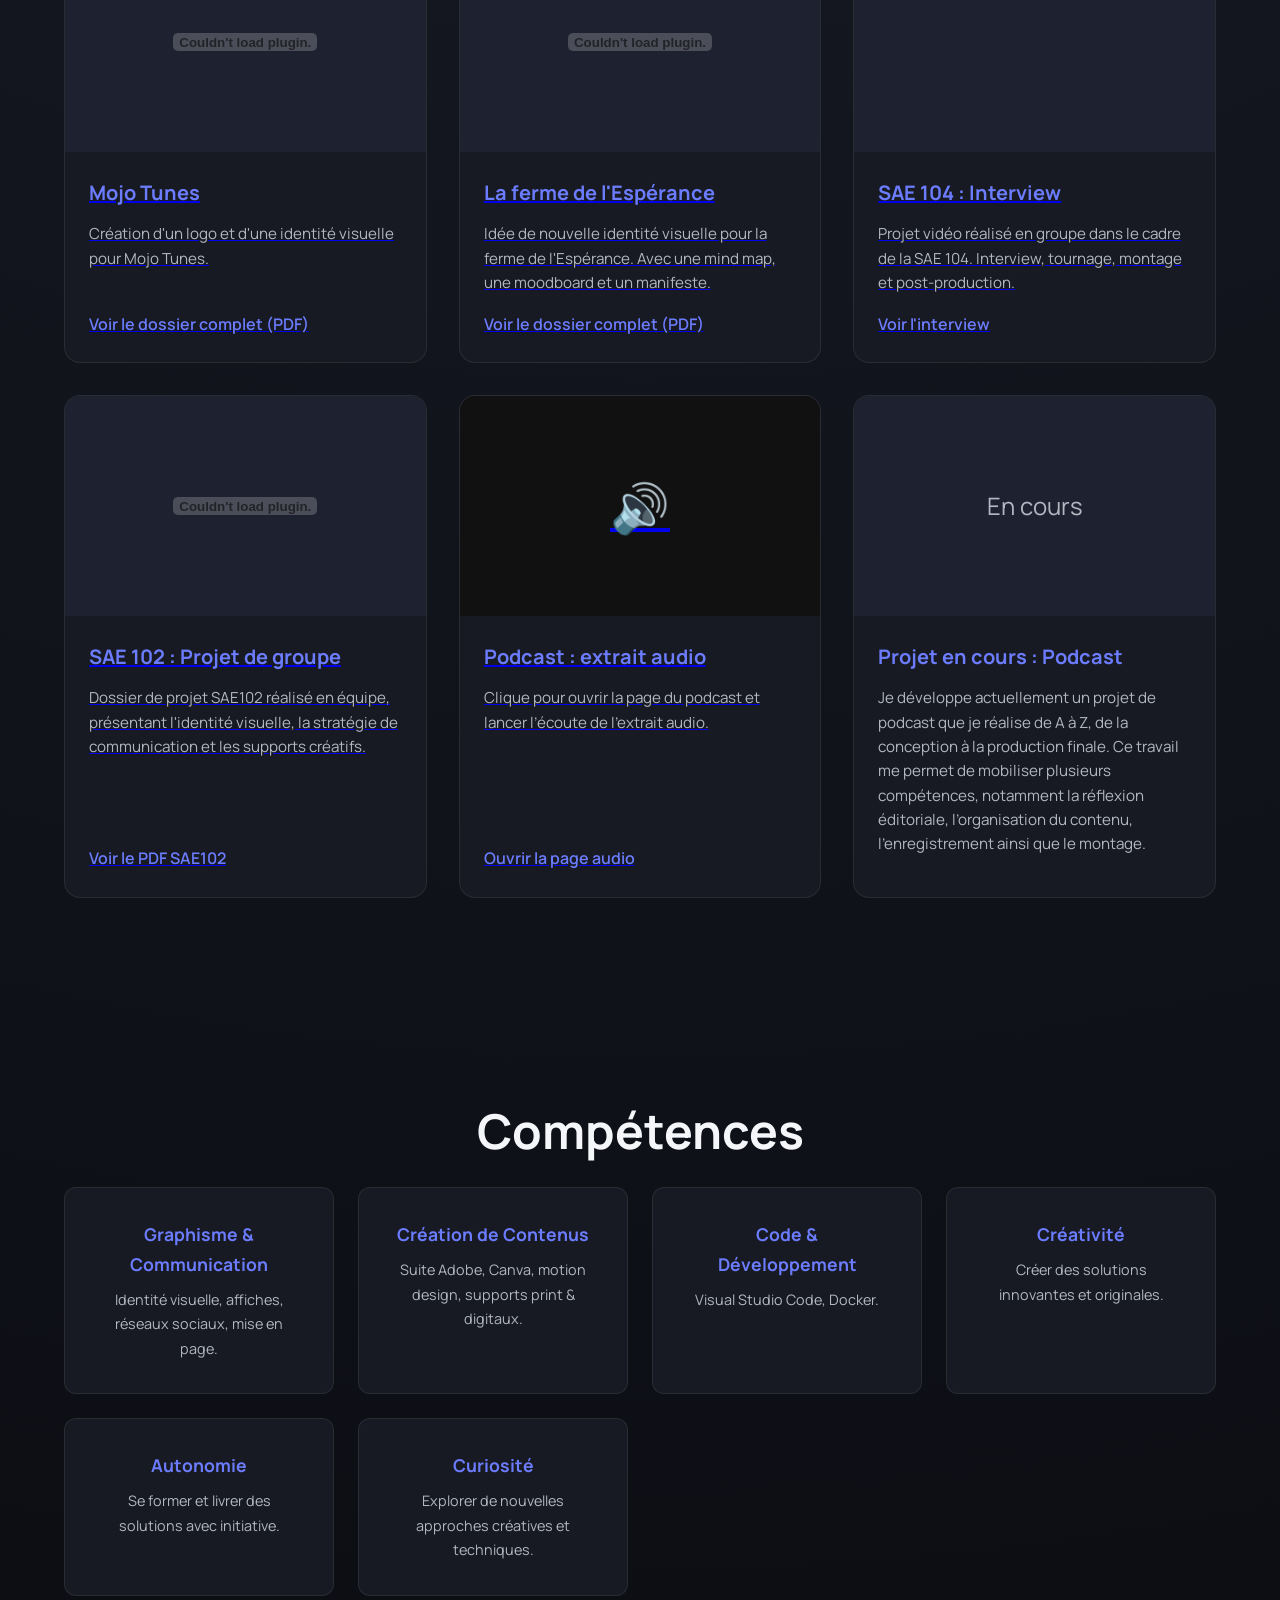
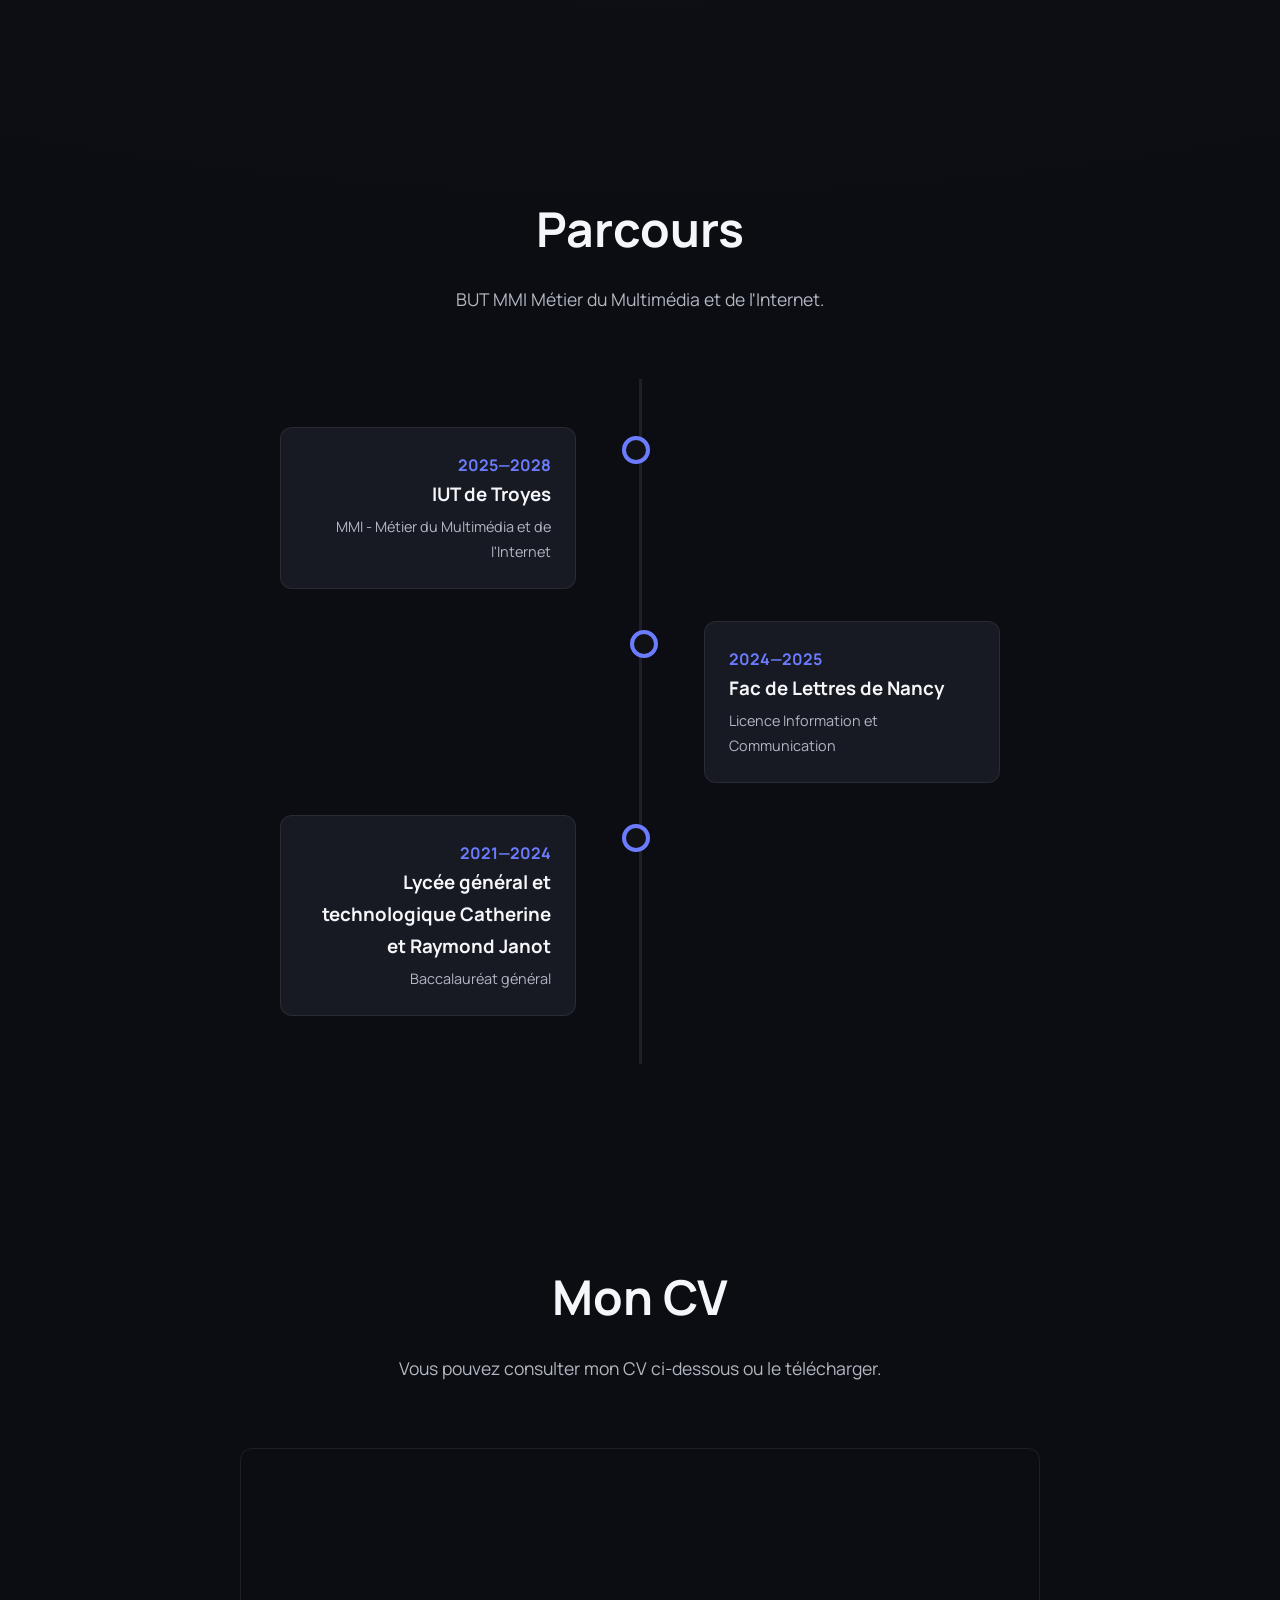
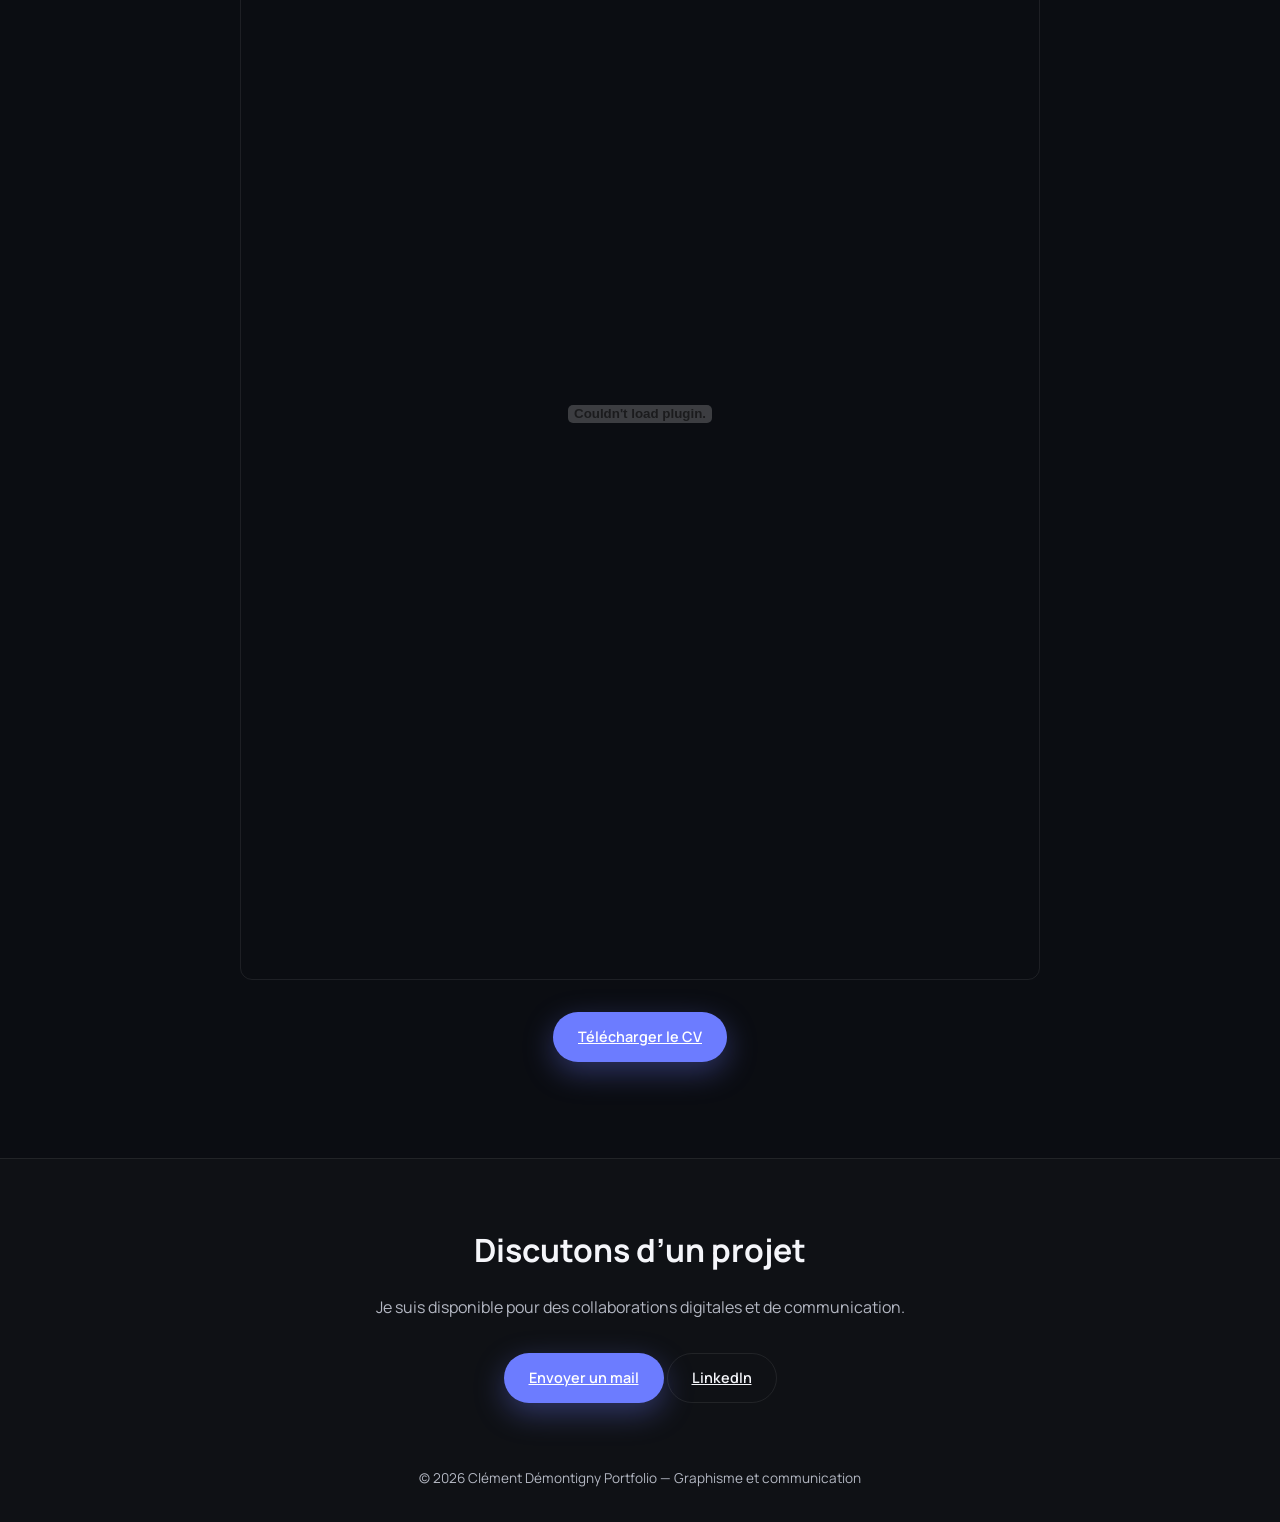
==== commit a64c4bab: "Add files via upload" ====
--- a/index.html
+++ b/index.html
@@ -100,16 +100,16 @@
                 <span class="project-link">Voir le PDF SAE102</span>
               </div>
             </a>
-            <article class="project-card reveal audio-card" data-audio-src="./images/TDGH_IACOPUCCI_DEMONTIGNY_FAIVRE_fichier%20son%20copie.mp3">
+            <a href="projet-podcast.html" target="_blank" class="project-card reveal">
               <div class="project-cover" style="background:#111; display:flex; align-items:center; justify-content:center;">
                 <span style="font-size:3rem;">🔊</span>
               </div>
               <div class="project-body">
-                <h3>Projet audio : SAE102</h3>
-                <p>Écoute un extrait audio du travail de montage et production réalisé pour un projet SAE.</p>
-                <span class="project-link">Cliquer pour écouter</span>
-              </div>
-            </article>
+                <h3>Podcast : extrait audio</h3>
+                <p>Clique pour ouvrir la page du podcast et lancer l’écoute de l’extrait audio.</p>
+                <span class="project-link">Ouvrir la page audio</span>
+              </div>
+            </a>
             <article class="project-card reveal">
               <div class="project-cover">
                 <span style="font-size: 1.5rem; color: var(--muted);">En cours</span>
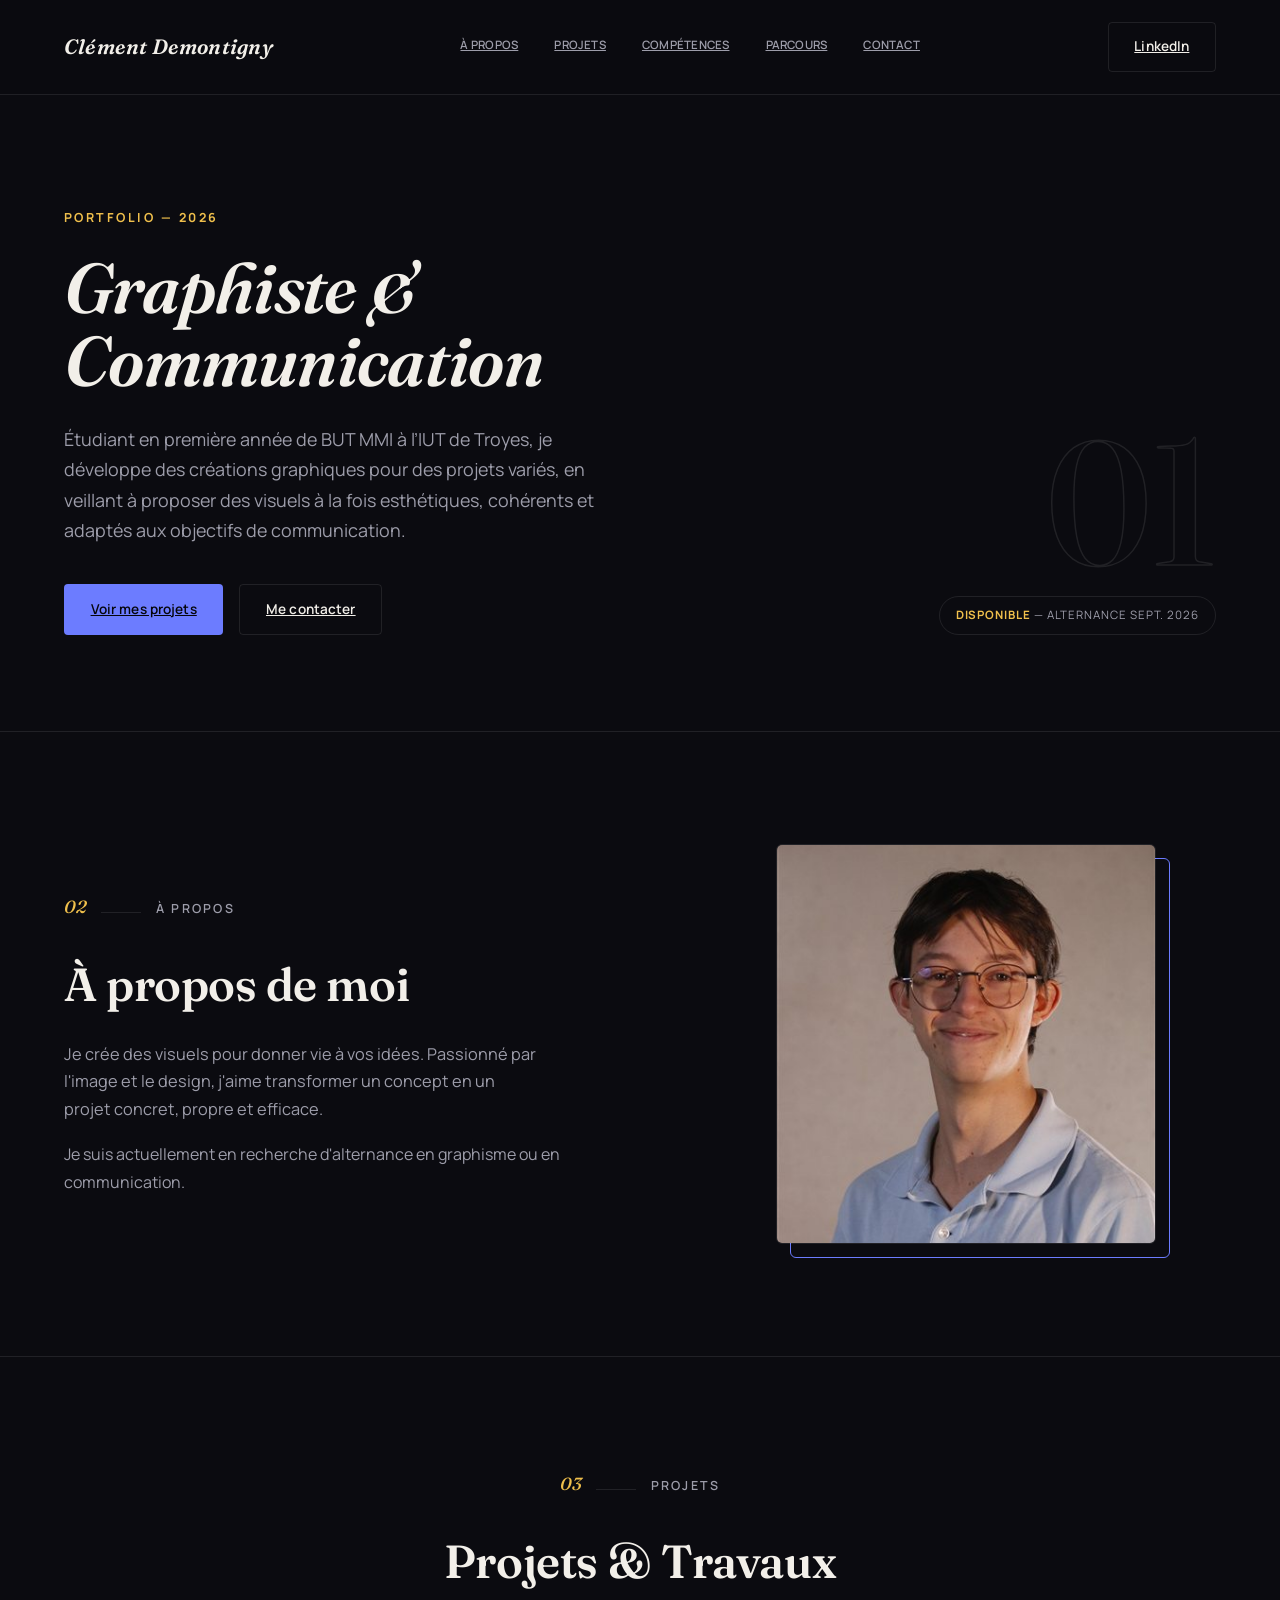
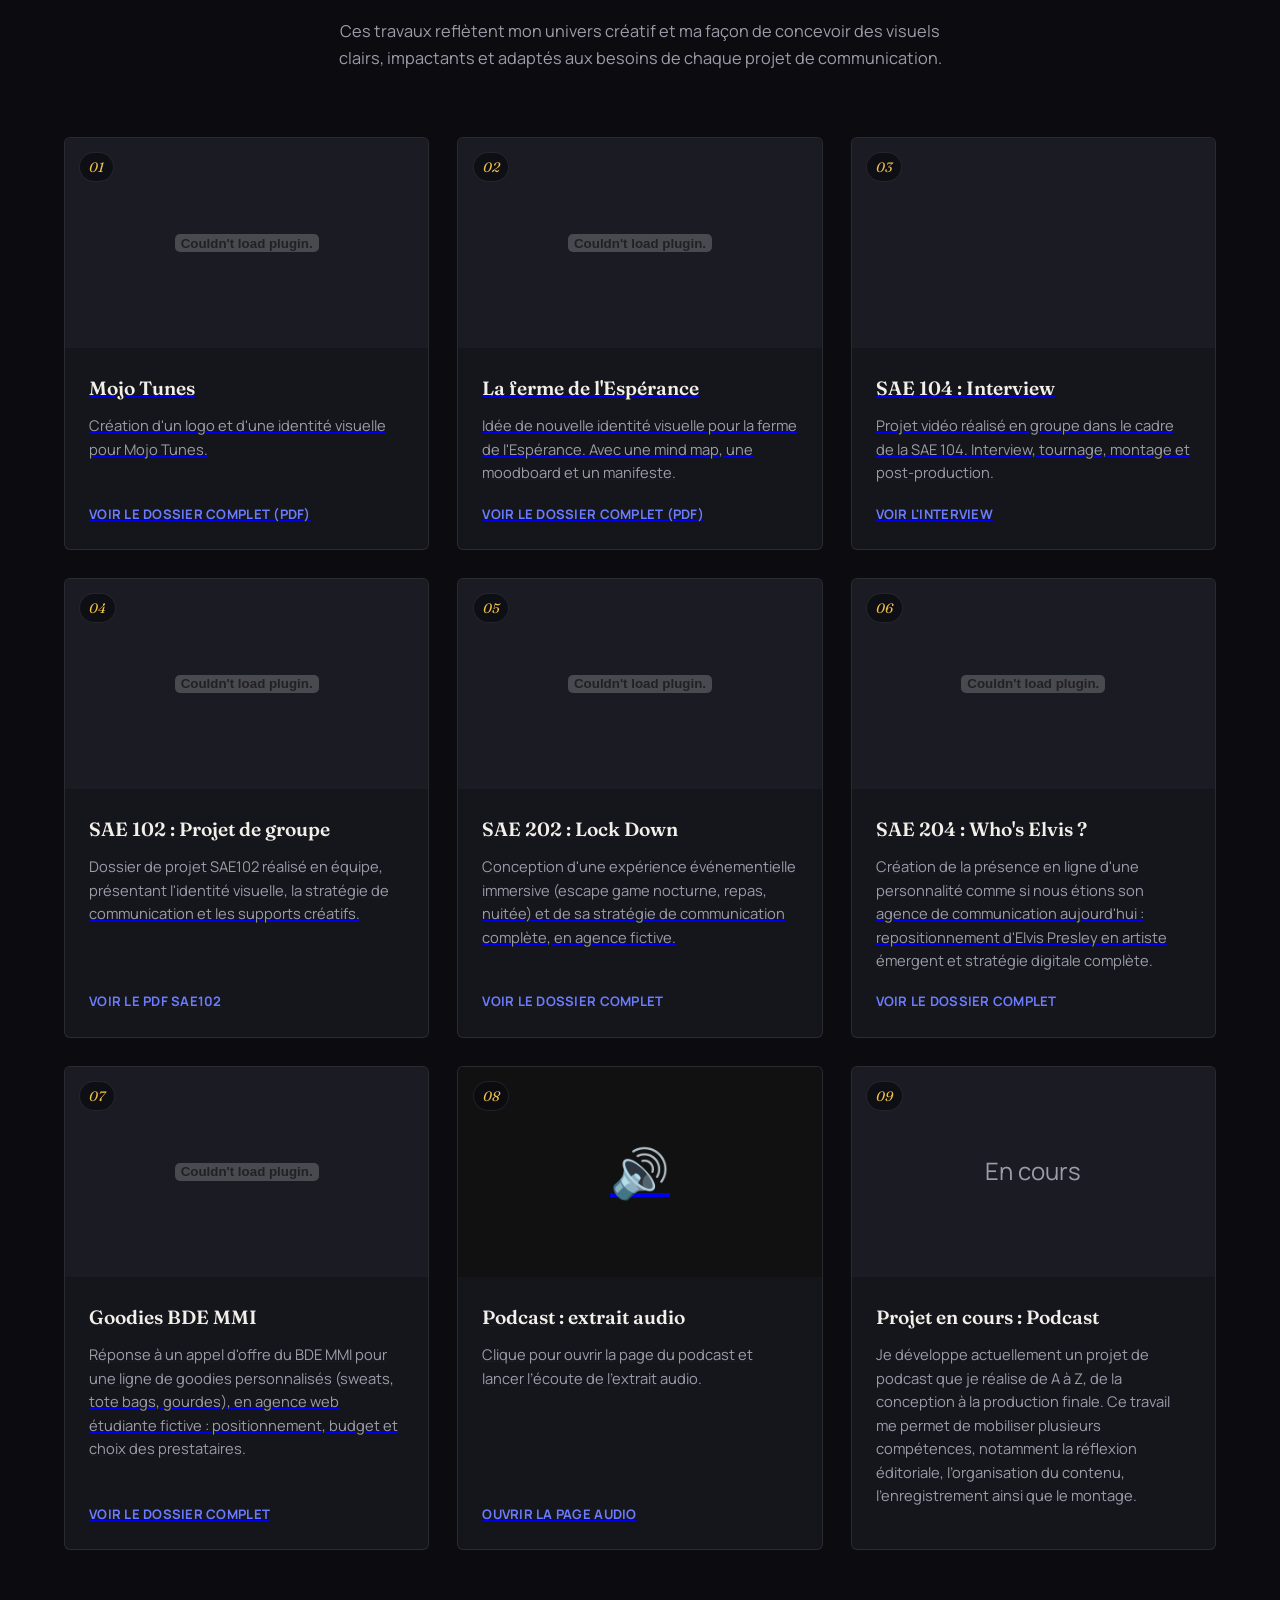
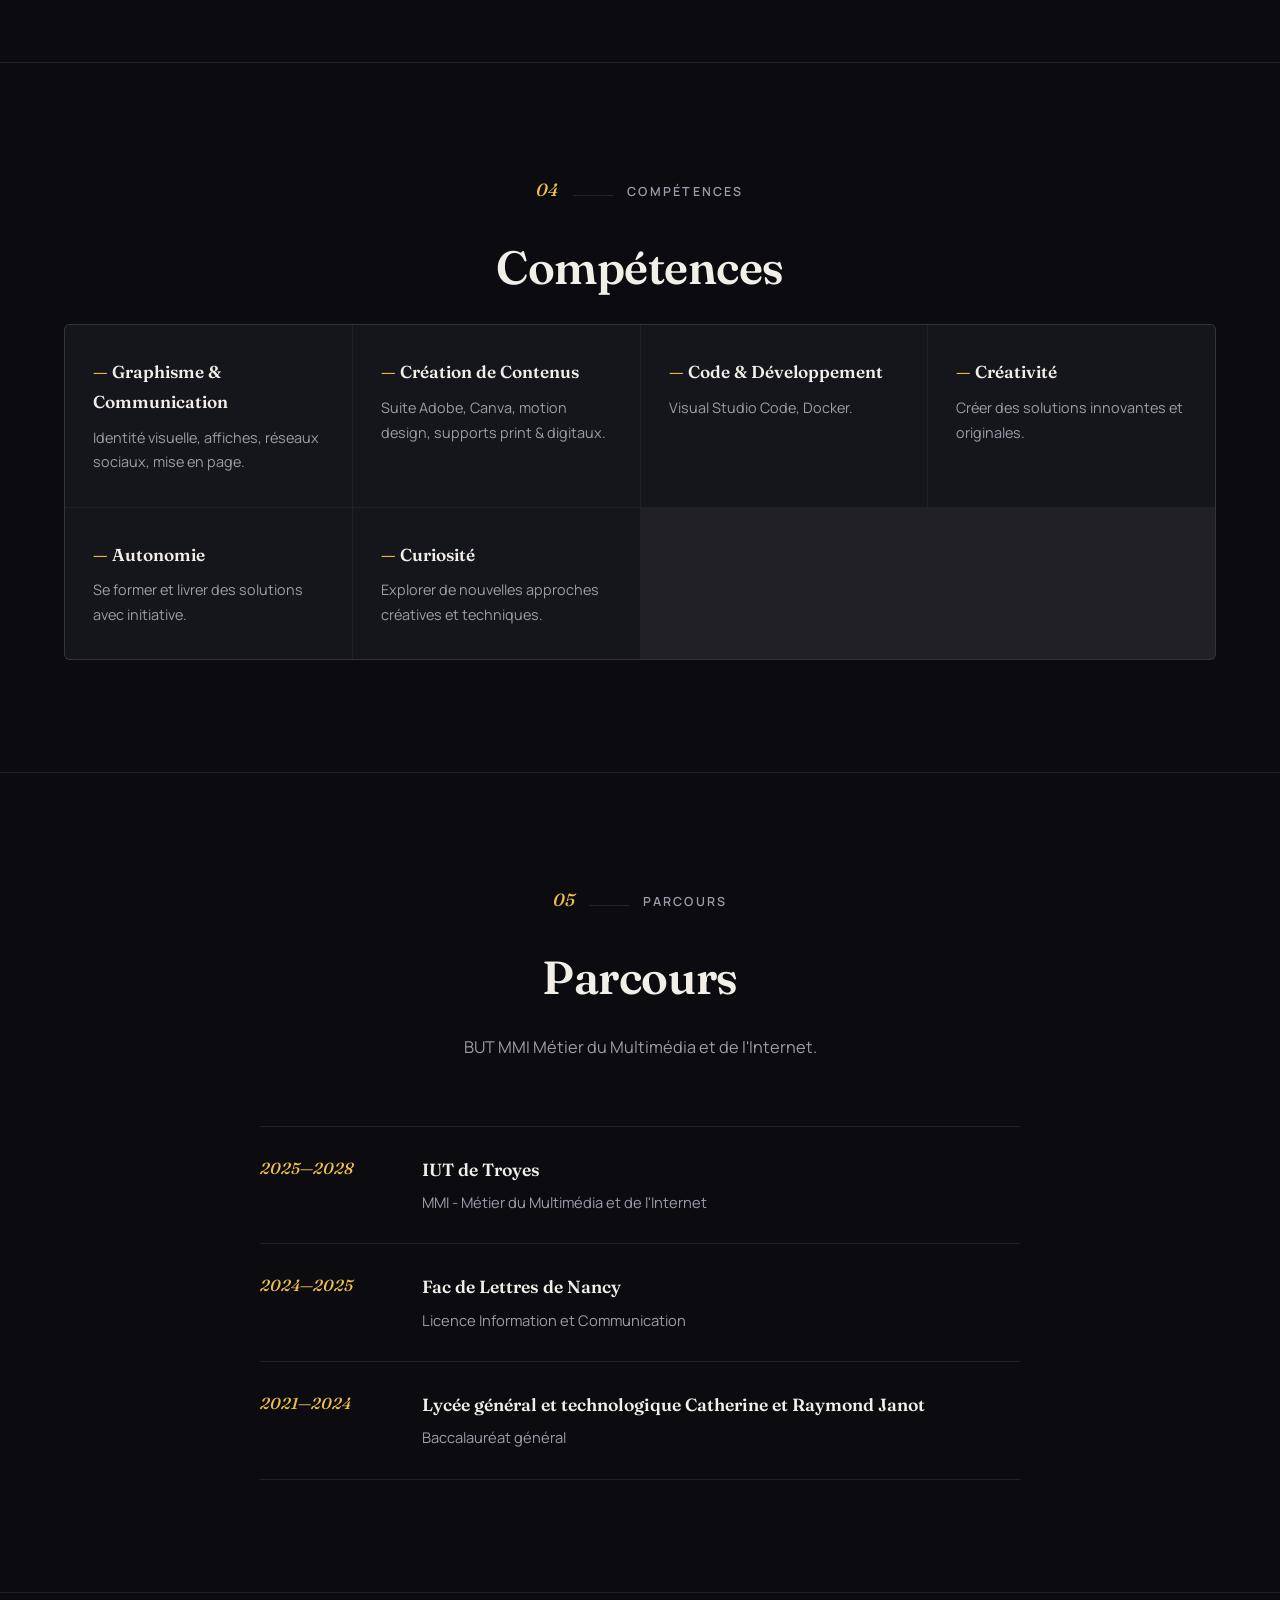
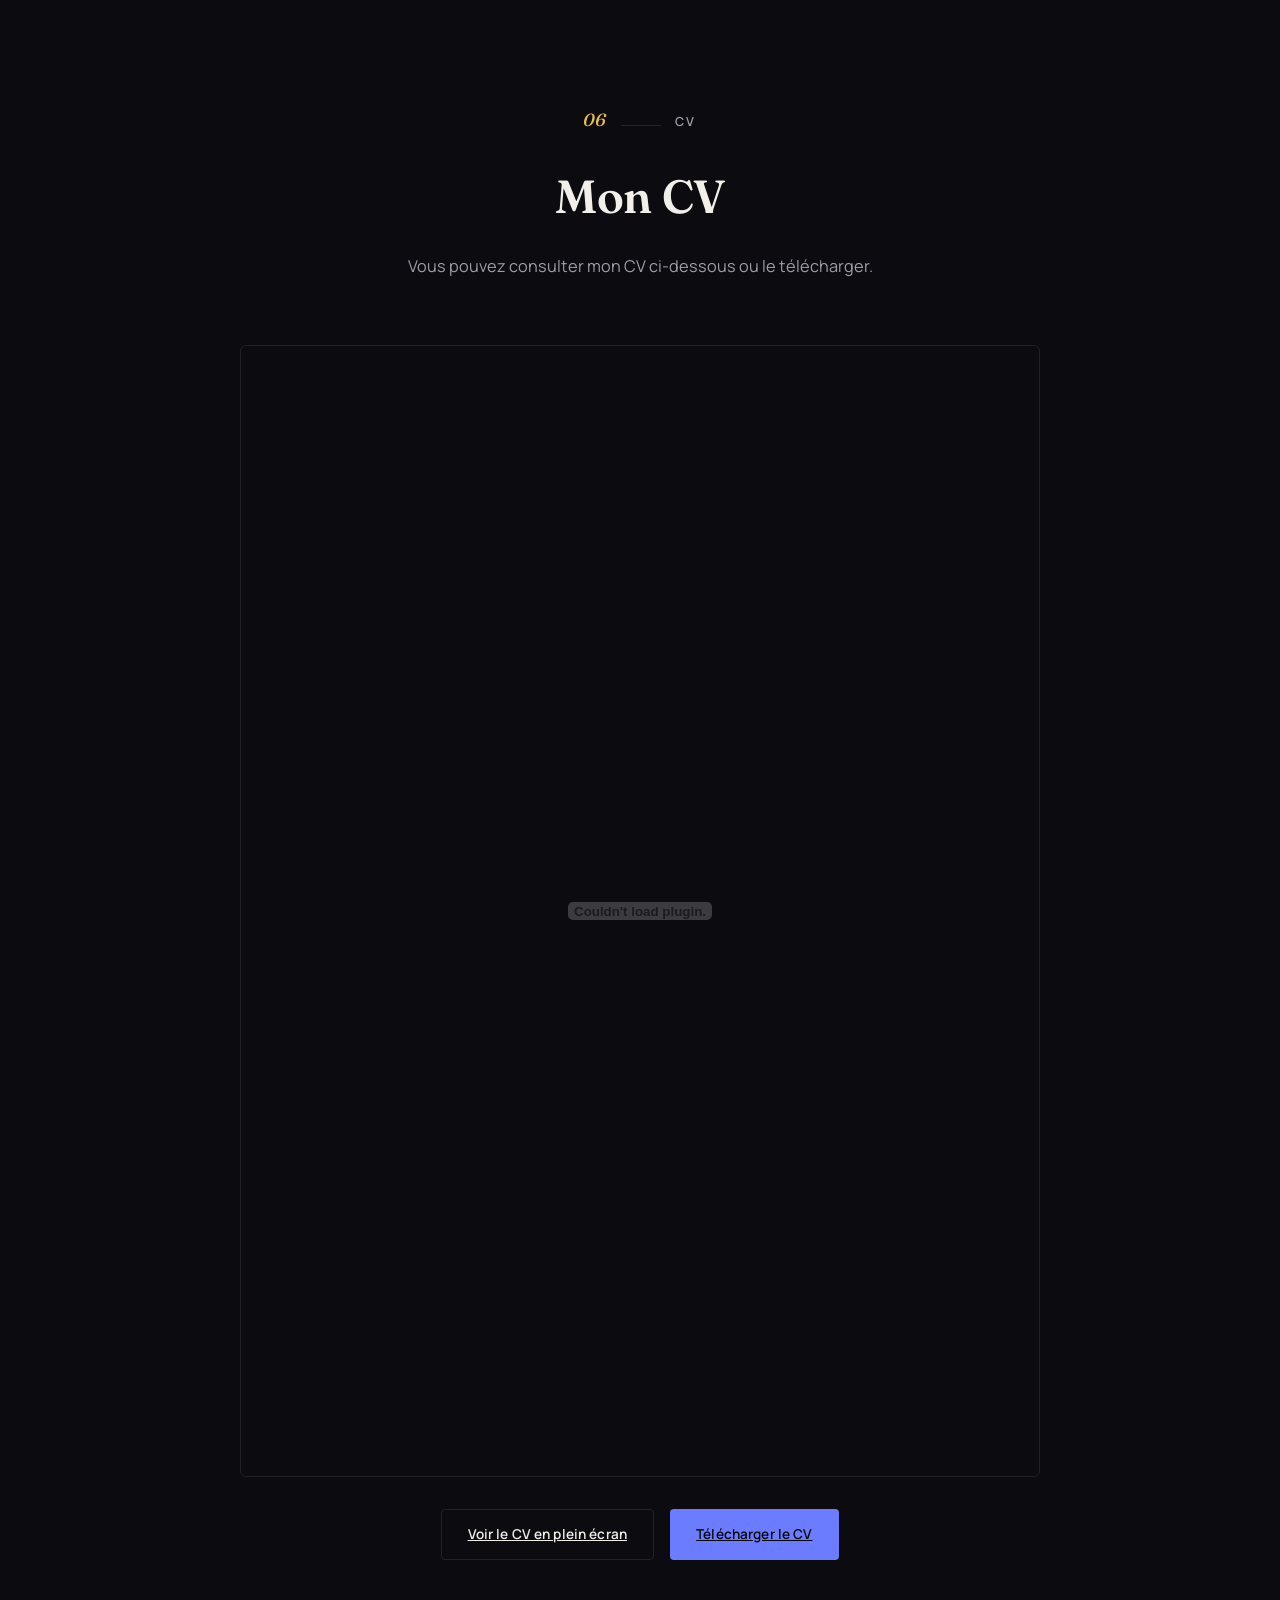
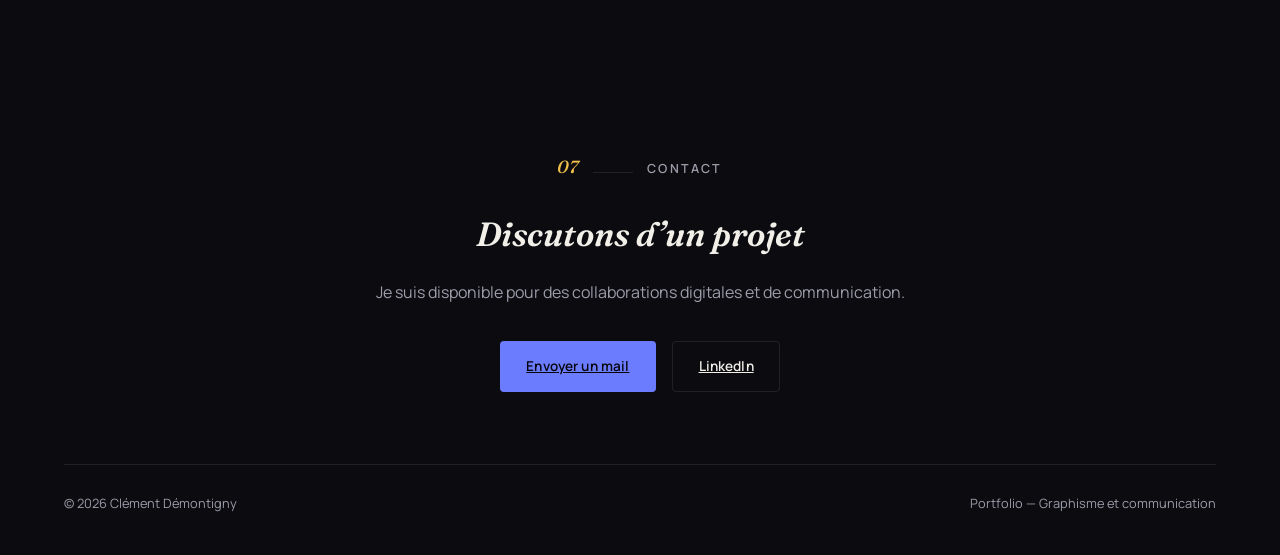
==== commit db66fdd8: "Update portfolio: nav order, smooth scroll, new SAE202/SAE204/Goodies projects - Swap nav order (A p" ====
--- a/index.html
+++ b/index.html
@@ -6,7 +6,7 @@
     <title>Clément Demontigny — Portfolio</title>
     <link rel="preconnect" href="https://fonts.googleapis.com" />
     <link rel="preconnect" href="https://fonts.gstatic.com" crossorigin />
-    <link href="https://fonts.googleapis.com/css2?family=Manrope:wght@300;400;500;600;700;800&display=swap" rel="stylesheet" />
+    <link href="https://fonts.googleapis.com/css2?family=Manrope:wght@300;400;500;600;700;800&family=Fraunces:ital,wght@0,500;0,600;1,500;1,600&display=swap" rel="stylesheet" />
     <link rel="stylesheet" href="./styles.css" />
   </head>
   <body>
@@ -15,8 +15,8 @@
         <div class="header-inner">
           <div class="brand">Clément Demontigny</div>
           <nav class="nav">
+            <a href="#apropos">À propos</a>
             <a href="#projets">Projets</a>
-            <a href="#apropos">À propos</a>
             <a href="#competences">Compétences</a>
             <a href="#parcours">Parcours</a>
             <a href="#contact">Contact</a>
@@ -29,13 +29,20 @@
     <main>
       <section id="hero" class="hero">
         <div class="container">
-          <h1 class="reveal">Graphiste & Communication</h1>
-          <p class="lead reveal">
-            Étudiant en première année de BUT MMI à l’IUT de Troyes, je développe des créations graphiques pour des projets variés, en veillant à proposer des visuels à la fois esthétiques, cohérents et adaptés aux objectifs de communication.
-          </p>
-          <div class="hero-actions reveal">
-            <a class="button primary" href="#projets">Voir mes projets</a>
-            <a class="button ghost" href="#contact">Me contacter</a>
+          <div class="hero-copy">
+            <span class="eyebrow reveal">Portfolio — 2026</span>
+            <h1 class="reveal">Graphiste & Communication</h1>
+            <p class="lead reveal">
+              Étudiant en première année de BUT MMI à l’IUT de Troyes, je développe des créations graphiques pour des projets variés, en veillant à proposer des visuels à la fois esthétiques, cohérents et adaptés aux objectifs de communication.
+            </p>
+            <div class="hero-actions reveal">
+              <a class="button primary" href="#projets">Voir mes projets</a>
+              <a class="button ghost" href="#contact">Me contacter</a>
+            </div>
+          </div>
+          <div class="hero-mark reveal">
+            <span class="big-num">01</span>
+            <span class="tag"><b>Disponible</b> — alternance Sept. 2026</span>
           </div>
         </div>
       </section>
@@ -44,23 +51,31 @@
         <div class="container">
           <div class="about-grid reveal">
             <div class="about-text">
+              <div class="folio"><span class="num">02</span><span class="line"></span><span class="label">À propos</span></div>
               <h2 class="section-title" style="text-align:left;">À propos de moi</h2>
               <p class="section-subtitle" style="text-align:left;margin-left:0;">
                Je crée des visuels pour donner vie à vos idées. Passionné par l'image et le design, j'aime transformer un concept en un projet concret, propre et efficace.
               </p>
               <p style="color: var(--muted);">Je suis actuellement en recherche d'alternance en graphisme ou en communication.</p>
             </div>
-            <img src="./images/8628.png" alt="Clément Demontigny" class="about-image">
+            <div class="frame">
+              <picture>
+                <source type="image/jpeg" srcset="./images/8628-400.jpg 400w, ./images/8628.jpg 2927w" sizes="(max-width: 600px) 90vw, 400px">
+                <img src="./images/8628-400.jpg" alt="Clément Demontigny" class="about-image" loading="lazy" width="400" height="400">
+              </picture>
+            </div>
           </div>
         </div>
       </section>
 
       <section id="projets" class="section">
         <div class="container">
+          <div class="folio reveal"><span class="num">03</span><span class="line"></span><span class="label">Projets</span></div>
           <h2 class="section-title reveal">Projets & Travaux</h2>
           <p class="section-subtitle reveal">Ces travaux reflètent mon univers créatif et ma façon de concevoir des visuels clairs, impactants et adaptés aux besoins de chaque projet de communication.</p>
           <div class="projects-grid">
             <a href="mojo-tunes.html" target="_blank" class="project-card reveal">
+              <div class="project-index">01</div>
               <div class="project-cover">
                 <embed src="./images/mojo_tunes.pdf#page=1&view=FitH&scrollbar=0&toolbar=0&navpanes=0" type="application/pdf">
               </div>
@@ -71,6 +86,7 @@
               </div>
             </a>
             <a href="ferme-esperance.html" target="_blank" class="project-card reveal">
+              <div class="project-index">02</div>
               <div class="project-cover">
                 <embed src="./images/ferme_esperance.pdf#page=1&view=FitH&scrollbar=0&toolbar=0&navpanes=0" type="application/pdf">
               </div>
@@ -81,6 +97,7 @@
               </div>
             </a>
             <a href="sae104.html" target="_blank" class="project-card reveal">
+              <div class="project-index">03</div>
               <div class="project-cover">
                 <video src="./images/SAE104_2025_Groupe H_Faivre_Demontigny_Iacopucci_Jamet_Tachenet_InterviewSAE104 (1) (1) (1) (1).mp4" muted playsinline preload="metadata"></video>
               </div>
@@ -91,6 +108,7 @@
               </div>
             </a>
             <a href="./images/SAE102_Noah-Jamet_Clement-Demontigny_Yann-Iacopucci_Yoanne-Tohibo_Evaelle-Faivre copie.pdf" target="_blank" class="project-card reveal">
+              <div class="project-index">04</div>
               <div class="project-cover">
                 <embed src="./images/SAE102_Noah-Jamet_Clement-Demontigny_Yann-Iacopucci_Yoanne-Tohibo_Evaelle-Faivre copie.pdf#page=1&view=FitH&scrollbar=0&toolbar=0&navpanes=0" type="application/pdf">
               </div>
@@ -100,7 +118,41 @@
                 <span class="project-link">Voir le PDF SAE102</span>
               </div>
             </a>
+            <a href="sae202-lockdown.html" target="_blank" class="project-card reveal">
+              <div class="project-index">05</div>
+              <div class="project-cover">
+                <embed src="./images/SAE202_lockdown_plan_marketing.pdf#page=1&view=FitH&scrollbar=0&toolbar=0&navpanes=0" type="application/pdf">
+              </div>
+              <div class="project-body">
+                <h3>SAE 202 : Lock Down</h3>
+                <p>Conception d'une expérience événementielle immersive (escape game nocturne, repas, nuitée) et de sa stratégie de communication complète, en agence fictive.</p>
+                <span class="project-link">Voir le dossier complet</span>
+              </div>
+            </a>
+            <a href="sae204-elvis.html" target="_blank" class="project-card reveal">
+              <div class="project-index">06</div>
+              <div class="project-cover">
+                <embed src="./images/SAE204_whos-elvis.pdf#page=1&view=FitH&scrollbar=0&toolbar=0&navpanes=0" type="application/pdf">
+              </div>
+              <div class="project-body">
+                <h3>SAE 204 : Who's Elvis ?</h3>
+                <p>Création de la présence en ligne d'une personnalité comme si nous étions son agence de communication aujourd'hui : repositionnement d'Elvis Presley en artiste émergent et stratégie digitale complète.</p>
+                <span class="project-link">Voir le dossier complet</span>
+              </div>
+            </a>
+            <a href="goodies-bde-mmi.html" target="_blank" class="project-card reveal">
+              <div class="project-index">07</div>
+              <div class="project-cover">
+                <embed src="./images/Goodies_BDE_MMI.pdf#page=1&view=FitH&scrollbar=0&toolbar=0&navpanes=0" type="application/pdf">
+              </div>
+              <div class="project-body">
+                <h3>Goodies BDE MMI</h3>
+                <p>Réponse à un appel d'offre du BDE MMI pour une ligne de goodies personnalisés (sweats, tote bags, gourdes), en agence web étudiante fictive : positionnement, budget et choix des prestataires.</p>
+                <span class="project-link">Voir le dossier complet</span>
+              </div>
+            </a>
             <a href="projet-podcast.html" target="_blank" class="project-card reveal">
+              <div class="project-index">08</div>
               <div class="project-cover" style="background:#111; display:flex; align-items:center; justify-content:center;">
                 <span style="font-size:3rem;">🔊</span>
               </div>
@@ -111,6 +163,7 @@
               </div>
             </a>
             <article class="project-card reveal">
+              <div class="project-index">09</div>
               <div class="project-cover">
                 <span style="font-size: 1.5rem; color: var(--muted);">En cours</span>
               </div>
@@ -125,6 +178,7 @@
 
       <section id="competences" class="section">
         <div class="container">
+          <div class="folio reveal"><span class="num">04</span><span class="line"></span><span class="label">Compétences</span></div>
           <h2 class="section-title reveal">Compétences</h2>
           <div class="skills-grid">
             <div class="skill-card reveal">
@@ -157,26 +211,27 @@
 
       <section id="parcours" class="section">
         <div class="container">
+          <div class="folio reveal"><span class="num">05</span><span class="line"></span><span class="label">Parcours</span></div>
           <h2 class="section-title reveal">Parcours</h2>
           <p class="section-subtitle reveal">BUT MMI Métier du Multimédia et de l'Internet.</p>
           <div class="timeline reveal">
             <div class="timeline-item">
+              <span class="timeline-year">2025—2028</span>
               <div class="timeline-content">
-                <span class="timeline-year">2025—2028</span>
                 <h3>IUT de Troyes</h3>
                 <p>MMI - Métier du Multimédia et de l'Internet</p>
               </div>
             </div>
             <div class="timeline-item">
+              <span class="timeline-year">2024—2025</span>
               <div class="timeline-content">
-                <span class="timeline-year">2024—2025</span>
                 <h3>Fac de Lettres de Nancy</h3>
                 <p>Licence Information et Communication</p>
               </div>
             </div>
             <div class="timeline-item">
+              <span class="timeline-year">2021—2024</span>
               <div class="timeline-content">
-                <span class="timeline-year">2021—2024</span>
                 <h3>Lycée général et technologique Catherine et Raymond Janot</h3>
                 <p>Baccalauréat général</p>
               </div>
@@ -187,11 +242,13 @@
 
       <section id="cv" class="section cv-section">
         <div class="container reveal">
+          <div class="folio"><span class="num">06</span><span class="line"></span><span class="label">CV</span></div>
           <h2 class="section-title">Mon CV</h2>
           <p class="section-subtitle">Vous pouvez consulter mon CV ci-dessous ou le télécharger.</p>
-          <embed src="./images/CV Demontigny Clément.pdf#view=FitH" type="application/pdf" />
-          <div style="text-align:center; margin-top: 2rem;">
-            <a class="button primary" href="./images/CV Demontigny Clément.pdf" download="CV_Clement_Demontigny.pdf" target="_blank" rel="noopener">Télécharger le CV</a>
+          <embed src="./images/CV-Clement-Demontigny.pdf#view=FitH" type="application/pdf" />
+          <div style="text-align:center; margin-top: 2rem; display:flex; gap:1rem; justify-content:center; flex-wrap:wrap;">
+            <a class="button ghost" href="./images/CV-Clement-Demontigny.pdf" target="_blank" rel="noopener">Voir le CV en plein écran</a>
+            <a class="button primary" href="./images/CV-Clement-Demontigny.pdf" download="CV_Clement_Demontigny.pdf" rel="noopener">Télécharger le CV</a>
           </div>
         </div>
       </section>
@@ -200,6 +257,7 @@
     <footer id="contact" class="site-footer">
       <div class="container">
         <div class="footer-content reveal">
+          <div class="folio"><span class="num">07</span><span class="line"></span><span class="label">Contact</span></div>
           <h2>Discutons d’un projet</h2>
           <p>Je suis disponible pour des collaborations digitales et de communication.</p>
           <div class="footer-actions">
--- a/styles.css
+++ b/styles.css
@@ -6,32 +6,73 @@
   scroll-behavior: smooth;
 }
 
-/* Variables de couleur (conservées) */
+/* Variables de couleur */
 :root {
   color-scheme: light;
-  --bg: #0f1115;
-  --panel: #171a22;
-  --panel-light: #1e2230;
-  --text: #f5f6fa;
-  --muted: #b3b7c2;
+  --bg: #0b0b10;
+  --panel: #15151c;
+  --panel-light: #1b1b24;
+  --text: #f2efe9;
+  --muted: #9d9daa;
   --accent: #6c7cff;
-  --accent-soft: rgba(108, 124, 255, 0.2);
-  --line: rgba(255, 255, 255, 0.08);
+  --accent-soft: rgba(108, 124, 255, 0.16);
+  --gold: #f0c04c;
+  --line: rgba(255, 255, 255, 0.09);
 }
 
 /* Style du corps de la page */
 body {
   font-family: "Manrope", system-ui, -apple-system, sans-serif;
-  background: radial-gradient(circle at top, #1b1f2b, #0b0d12 55%);
+  background: var(--bg);
   color: var(--text);
   line-height: 1.7;
   min-height: 100vh;
 }
 
+.display {
+  font-family: "Fraunces", "Manrope", serif;
+}
+
 /* Conteneur principal */
 .container {
-  width: min(1200px, 90%);
+  width: min(1180px, 90%);
   margin: 0 auto;
+}
+
+/* Eyebrow / folio numérotée — motif signature du site */
+.folio {
+  display: flex;
+  align-items: baseline;
+  gap: 0.9rem;
+  margin-bottom: 1.5rem;
+  justify-content: center;
+}
+
+.folio .num {
+  font-family: "Fraunces", serif;
+  font-style: italic;
+  font-weight: 500;
+  font-size: 1.1rem;
+  color: var(--gold);
+}
+
+.folio .label {
+  font-size: 0.78rem;
+  letter-spacing: 0.18em;
+  text-transform: uppercase;
+  color: var(--muted);
+  font-weight: 600;
+}
+
+.folio .line {
+  flex: 0 0 40px;
+  height: 1px;
+  background: var(--line);
+}
+
+.about-text .folio,
+.about-text .section-subtitle {
+  justify-content: flex-start;
 }
 
 /* En-tête du site */
@@ -39,9 +80,8 @@
   position: sticky;
   top: 0;
   z-index: 100;
-  padding: 1.5rem 0;
-  backdrop-filter: blur(20px);
-  background: rgba(15, 17, 21, 0.8);
+  padding: 1.35rem 0;
+  background: rgba(11, 11, 16, 0.86);
   border-bottom: 1px solid var(--line);
 }
 
@@ -52,25 +92,52 @@
 }
 
 .brand {
-  font-weight: 800;
-  font-size: 1.25rem;
+  font-family: "Fraunces", serif;
+  font-style: italic;
+  font-weight: 600;
+  font-size: 1.3rem;
+  letter-spacing: 0.01em;
+}
+
+.nav {
+  display: flex;
+  gap: 2.25rem;
+  font-size: 0.85rem;
+}
+
+.nav a {
+  position: relative;
+  display: inline-block;
+  color: var(--muted);
+  font-weight: 600;
   letter-spacing: 0.02em;
-}
-
-.nav {
-  display: flex;
-  gap: 2.5rem;
-  font-size: 0.95rem;
-}
-
-.nav a {
-  color: var(--muted);
-  font-weight: 500;
-  transition: color 0.2s ease;
+  text-transform: uppercase;
+  font-size: 0.72rem;
+  transition: color 0.2s ease, transform 0.15s ease;
+  padding-bottom: 4px;
+}
+
+.nav a:active {
+  transform: scale(0.94);
+}
+
+.nav a::after {
+  content: "";
+  position: absolute;
+  left: 0;
+  bottom: 0;
+  width: 0;
+  height: 1px;
+  background: var(--accent);
+  transition: width 0.25s ease;
 }
 
 .nav a:hover {
   color: var(--text);
+}
+
+.nav a:hover::after {
+  width: 100%;
 }
 
 /* Boutons */
@@ -78,23 +145,23 @@
   display: inline-flex;
   align-items: center;
   justify-content: center;
-  padding: 0.75rem 1.5rem;
-  border-radius: 999px;
-  font-weight: 600;
+  gap: 0.5rem;
+  padding: 0.8rem 1.6rem;
+  border-radius: 4px;
+  font-weight: 600;
+  font-size: 0.85rem;
+  letter-spacing: 0.01em;
   border: 1px solid transparent;
   transition: all 0.2s ease;
-  font-size: 0.9rem;
 }
 
 .button.primary {
   background: var(--accent);
-  color: #fff;
-  box-shadow: 0 10px 30px rgba(108, 124, 255, 0.35);
+  color: #05050a;
 }
 
 .button.primary:hover {
-  transform: translateY(-2px);
-  box-shadow: 0 12px 35px rgba(108, 124, 255, 0.45);
+  background: #8b97ff;
 }
 
 .button.ghost {
@@ -103,89 +170,229 @@
 }
 
 .button.ghost:hover {
-  background: var(--accent-soft);
   border-color: var(--accent);
+  color: var(--accent);
 }
 
 /* Sections générales */
 .section {
-  padding: 6rem 0;
+  padding: 7rem 0;
+  border-top: 1px solid var(--line);
+}
+
+.section[id],
+.site-footer[id] {
+  scroll-margin-top: 90px;
 }
 
 .section-title {
-  font-size: clamp(2rem, 5vw, 3rem);
+  font-family: "Fraunces", serif;
+  font-weight: 600;
+  font-size: clamp(2rem, 4.2vw, 2.9rem);
   margin-bottom: 1rem;
   text-align: center;
+  letter-spacing: -0.01em;
 }
 
 .section-subtitle {
-  font-size: 1.1rem;
+  font-size: 1.02rem;
   color: var(--muted);
   text-align: center;
-  max-width: 600px;
+  max-width: 620px;
   margin: 0 auto 4rem auto;
 }
 
 /* Section Héros */
 .hero {
-  padding: 6rem 0;
-  text-align: center;
+  padding: 7rem 0 6rem 0;
+  position: relative;
+  overflow: hidden;
+}
+
+.hero .container {
+  display: grid;
+  grid-template-columns: 1.35fr 0.65fr;
+  gap: 2rem;
+  align-items: end;
+}
+
+.hero-copy .eyebrow {
+  font-size: 0.78rem;
+  letter-spacing: 0.2em;
+  text-transform: uppercase;
+  color: var(--gold);
+  font-weight: 700;
+  margin-bottom: 1.4rem;
+  display: block;
 }
 
 .hero h1 {
-  font-size: clamp(3rem, 7vw, 5rem);
-  line-height: 1.1;
-  margin-bottom: 1.5rem;
+  font-family: "Fraunces", serif;
+  font-weight: 600;
+  font-style: italic;
+  font-size: clamp(2.6rem, 6vw, 4.4rem);
+  line-height: 1.05;
+  margin-bottom: 1.6rem;
+  letter-spacing: -0.01em;
 }
 
 .hero .lead {
-  font-size: 1.2rem;
-  color: var(--muted);
-  max-width: 700px;
-  margin: 0 auto 2.5rem auto;
+  font-size: 1.12rem;
+  color: var(--muted);
+  max-width: 560px;
+  margin-bottom: 2.4rem;
 }
 
 .hero-actions {
   display: flex;
-  justify-content: center;
   gap: 1rem;
   flex-wrap: wrap;
+}
+
+.hero-mark {
+  display: flex;
+  flex-direction: column;
+  align-items: flex-end;
+  justify-content: flex-end;
+  height: 100%;
+}
+
+.hero-mark .big-num {
+  font-family: "Fraunces", serif;
+  font-weight: 500;
+  font-size: clamp(6rem, 16vw, 11rem);
+  line-height: 0.85;
+  color: transparent;
+  -webkit-text-stroke: 1.5px var(--line);
+  text-align: right;
+}
+
+.hero-mark .tag {
+  margin-top: 1.2rem;
+  border: 1px solid var(--line);
+  padding: 0.55rem 1rem;
+  border-radius: 999px;
+  font-size: 0.72rem;
+  letter-spacing: 0.08em;
+  text-transform: uppercase;
+  color: var(--muted);
+  white-space: nowrap;
+}
+
+.hero-mark .tag b {
+  color: var(--gold);
+  font-weight: 700;
+}
+
+/* Section À Propos */
+.about-grid {
+  display: grid;
+  grid-template-columns: 1fr 0.85fr;
+  gap: 4rem;
+  align-items: center;
+}
+
+.about-text p {
+  text-align: left;
+}
+
+.about-text .section-subtitle {
+  margin: 0 0 1.1rem 0;
+  text-align: left;
+  max-width: 480px;
+}
+
+.frame {
+  position: relative;
+  width: 100%;
+  max-width: 380px;
+  margin: 0 auto;
+}
+
+.frame::before {
+  content: "";
+  position: absolute;
+  inset: 14px -14px -14px 14px;
+  border: 1px solid var(--accent);
+  border-radius: 6px;
+  z-index: 0;
+}
+
+.about-image {
+  position: relative;
+  z-index: 1;
+  display: block;
+  width: 100%;
+  border-radius: 6px;
+  aspect-ratio: 1 / 1;
+  object-fit: cover;
+  border: 1px solid var(--line);
 }
 
 /* Section Projets */
 .projects-grid {
   display: grid;
   grid-template-columns: repeat(auto-fit, minmax(320px, 1fr));
-  gap: 2rem;
+  gap: 1.75rem;
 }
 
 .project-card {
   background: var(--panel);
   border: 1px solid var(--line);
-  border-radius: 16px;
+  border-radius: 6px;
   overflow: hidden;
-  transition: transform 0.3s ease, box-shadow 0.3s ease;
+  transition: border-color 0.25s ease;
   display: flex;
   flex-direction: column;
+  position: relative;
 }
 
 .project-card:hover {
-  transform: translateY(-8px);
-  box-shadow: 0 20px 40px rgba(0, 0, 0, 0.2);
+  border-color: var(--accent);
+}
+
+.project-card::after {
+  content: "";
+  position: absolute;
+  left: 0;
+  bottom: 0;
+  height: 2px;
+  width: 0%;
+  background: var(--accent);
+  transition: width 0.3s ease;
+}
+
+.project-card:hover::after {
+  width: 100%;
 }
 
 .project-card.playing {
   border-color: var(--accent);
-  box-shadow: 0 24px 50px rgba(108, 124, 255, 0.3);
+}
+
+.project-index {
+  position: absolute;
+  top: 0.9rem;
+  left: 0.9rem;
+  z-index: 2;
+  font-family: "Fraunces", serif;
+  font-style: italic;
+  font-size: 0.85rem;
+  color: var(--gold);
+  background: rgba(11, 11, 16, 0.75);
+  padding: 0.15rem 0.55rem;
+  border-radius: 999px;
+  border: 1px solid var(--line);
 }
 
 .project-cover {
-  height: 220px;
+  height: 210px;
   overflow: hidden;
   display: flex;
   align-items: center;
   justify-content: center;
   background: var(--panel-light);
+  position: relative;
 }
 
 .project-cover embed,
@@ -204,165 +411,110 @@
 }
 
 .project-body h3 {
-  font-size: 1.25rem;
-  margin-bottom: 0.75rem;
+  font-family: "Fraunces", serif;
+  font-size: 1.2rem;
+  margin-bottom: 0.6rem;
+  color: var(--text);
+  font-weight: 600;
+}
+
+.project-body p {
+  color: var(--muted);
+  font-size: 0.92rem;
+  line-height: 1.6;
+  flex-grow: 1;
+  margin-bottom: 1.1rem;
+}
+
+.project-link {
   color: var(--accent);
   font-weight: 700;
-}
-
-.project-body p {
-  color: var(--muted);
-  font-size: 0.95rem;
-  line-height: 1.6;
-  flex-grow: 1;
-  margin-bottom: 1rem;
-}
-
-.project-link {
-  color: var(--accent);
-  font-weight: 600;
+  font-size: 0.82rem;
+  letter-spacing: 0.02em;
+  text-transform: uppercase;
   text-decoration: none;
   margin-top: auto;
 }
 
 .project-link:hover {
   text-decoration: underline;
-}
-
-/* Section À Propos */
-.about-grid {
-  display: grid;
-  grid-template-columns: 1fr 1fr;
-  gap: 4rem;
-  align-items: center;
-}
-
-.about-image {
-  width: 100%;
-  max-width: 400px;
-  border-radius: 50%;
-  aspect-ratio: 1 / 1;
-  object-fit: cover;
-  border: 5px solid var(--panel-light);
-  margin: 0 auto;
 }
 
 /* Section Compétences */
 .skills-grid {
   display: grid;
-  grid-template-columns: repeat(auto-fit, minmax(250px, 1fr));
-  gap: 1.5rem;
+  grid-template-columns: repeat(auto-fit, minmax(260px, 1fr));
+  gap: 1px;
+  background: var(--line);
+  border: 1px solid var(--line);
+  border-radius: 6px;
+  overflow: hidden;
 }
 
 .skill-card {
   background: var(--panel);
-  border: 1px solid var(--line);
-  border-radius: 12px;
-  padding: 2rem;
-  text-align: center;
-  transition: transform 0.3s ease, box-shadow 0.3s ease, border-color 0.3s ease;
+  padding: 2rem 1.75rem;
+  text-align: left;
+  transition: background 0.25s ease;
 }
 
 .skill-card:hover {
-  transform: translateY(-5px);
-  box-shadow: 0 10px 20px rgba(0, 0, 0, 0.2);
-  border-color: var(--accent);
+  background: var(--panel-light);
 }
 
 .skill-card h3 {
+  font-family: "Fraunces", serif;
+  font-weight: 600;
+  font-size: 1.08rem;
+  margin-bottom: 0.6rem;
+  color: var(--text);
+}
+
+.skill-card h3::before {
+  content: "— ";
+  color: var(--gold);
+}
+
+.skill-card p {
+  color: var(--muted);
+  font-size: 0.9rem;
+}
+
+/* Section Parcours */
+.timeline {
+  max-width: 760px;
+  margin: 0 auto;
+}
+
+.timeline-item {
+  display: grid;
+  grid-template-columns: 130px 1fr;
+  gap: 2rem;
+  padding: 1.75rem 0;
+  border-top: 1px solid var(--line);
+}
+
+.timeline-item:last-child {
+  border-bottom: 1px solid var(--line);
+}
+
+.timeline-year {
+  font-family: "Fraunces", serif;
+  font-style: italic;
+  color: var(--gold);
+  font-weight: 500;
+  font-size: 1rem;
+}
+
+.timeline-content h3 {
+  font-family: "Fraunces", serif;
+  font-weight: 600;
+  margin-bottom: 0.35rem;
   font-size: 1.1rem;
-  margin-bottom: 0.5rem;
-  color: var(--accent);
-}
-
-.skill-card p {
-  color: var(--muted);
-  font-size: 0.9rem;
-}
-
-/* Section Parcours (Timeline) */
-.timeline {
-  position: relative;
-  max-width: 800px;
-  margin: 0 auto;
-  padding: 2rem 0;
-}
-
-.timeline::after {
-  content: '';
-  position: absolute;
-  width: 3px;
-  background-color: var(--line);
-  top: 0;
-  bottom: 0;
-  left: 50%;
-  margin-left: -1.5px;
-}
-
-.timeline-item {
-  padding: 1rem 2.5rem;
-  position: relative;
-  width: 50%;
-}
-
-.timeline-item:nth-child(odd) {
-  left: 0;
-  padding-right: 4rem;
-  text-align: right;
-}
-
-.timeline-item:nth-child(even) {
-  left: 50%;
-  padding-left: 4rem;
-  text-align: left;
-}
-
-.timeline-item::after {
-  content: '';
-  position: absolute;
-  width: 20px;
-  height: 20px;
-  right: -10px;
-  background-color: var(--bg);
-  border: 4px solid var(--accent);
-  top: 25px;
-  border-radius: 50%;
-  z-index: 1;
-}
-
-.timeline-item:nth-child(odd)::after {
-  right: -10px;
-}
-
-.timeline-item:nth-child(even)::after {
-  left: -10px;
-}
-
-.timeline-content {
-  padding: 1.5rem;
-  background: var(--panel);
-  border-radius: 12px;
-  border: 1px solid var(--line);
-  transition: transform 0.3s ease, box-shadow 0.3s ease;
-}
-
-.timeline-content:hover {
-  transform: scale(1.02);
-  box-shadow: 0 8px 25px rgba(0, 0, 0, 0.2);
-}
-
-.timeline-year {
-  font-weight: 700;
-  color: var(--accent);
-  margin-bottom: 0.5rem;
-}
-
-.timeline-content h3 {
-  margin-bottom: 0.25rem;
 }
 
 .timeline-content p {
-  font-size: 0.9rem;
+  font-size: 0.92rem;
   color: var(--muted);
 }
 
@@ -372,44 +524,59 @@
   max-width: 800px;
   height: 1132px;
   border: 1px solid var(--line);
-  border-radius: 12px;
+  border-radius: 6px;
   margin: 0 auto 2rem auto;
   display: block;
 }
 
-.cv-section .button {
-  margin: 0 auto;
+.cv-section .container > div {
+  text-align: center;
 }
 
 /* Pied de page */
 .site-footer {
   background: var(--bg);
+  padding: 5rem 0 2.5rem 0;
+  text-align: center;
+}
+
+.footer-content h2 {
+  font-family: "Fraunces", serif;
+  font-style: italic;
+  font-weight: 600;
+  font-size: 2.1rem;
+  margin-bottom: 1rem;
+}
+
+.footer-content p {
+  color: var(--muted);
+  margin-bottom: 2.2rem;
+}
+
+.footer-actions {
+  display: flex;
+  justify-content: center;
+  gap: 1rem;
+  flex-wrap: wrap;
+}
+
+.footer-bottom {
+  margin-top: 4.5rem;
+  padding-top: 1.75rem;
   border-top: 1px solid var(--line);
-  padding: 4rem 0 2rem 0;
-  text-align: center;
-}
-
-.footer-content h2 {
-  font-size: 2rem;
-  margin-bottom: 1rem;
-}
-
-.footer-content p {
-  color: var(--muted);
-  margin-bottom: 2rem;
-}
-
-.footer-bottom {
-  margin-top: 4rem;
-  color: var(--muted);
-  font-size: 0.85rem;
+  color: var(--muted);
+  font-size: 0.8rem;
+  display: flex;
+  justify-content: space-between;
+  flex-wrap: wrap;
+  gap: 0.5rem;
 }
 
 /* ----- Animations ----- */
 .reveal {
   opacity: 0;
-  transform: translateY(40px);
-  transition: opacity 0.8s ease-out, transform 0.6s ease-out;
+  transform: translateY(32px);
+  transition: opacity 0.7s ease-out, transform 0.6s ease-out;
 }
 
 .reveal.visible {
@@ -425,12 +592,28 @@
 
 /* Responsive */
 @media (max-width: 900px) {
+  .hero .container {
+    grid-template-columns: 1fr;
+  }
+  .hero-mark {
+    align-items: flex-start;
+    margin-top: 2rem;
+  }
+  .hero-mark .big-num {
+    text-align: left;
+  }
   .about-grid {
     grid-template-columns: 1fr;
     text-align: center;
   }
-  .about-image {
-    margin-bottom: 2rem;
+  .about-text .section-subtitle,
+  .about-text p {
+    text-align: center;
+    margin-left: auto;
+    margin-right: auto;
+  }
+  .frame {
+    margin-bottom: 1rem;
   }
 }
 
@@ -440,25 +623,16 @@
     gap: 1rem;
   }
   .nav {
-    gap: 1.5rem;
+    gap: 1.25rem;
     flex-wrap: wrap;
     justify-content: center;
   }
-  .timeline::after {
-    left: 20px;
-  }
   .timeline-item {
-    width: 100%;
-    padding-left: 50px;
-    padding-right: 1rem;
-  }
-  .timeline-item:nth-child(odd),
-  .timeline-item:nth-child(even) {
-    left: 0;
-    text-align: left;
-    padding-left: 70px;
-  }
-  .timeline-item::after {
-    left: 10px;
-  }
-}+    grid-template-columns: 1fr;
+    gap: 0.4rem;
+  }
+  .footer-bottom {
+    flex-direction: column;
+    text-align: center;
+  }
+}
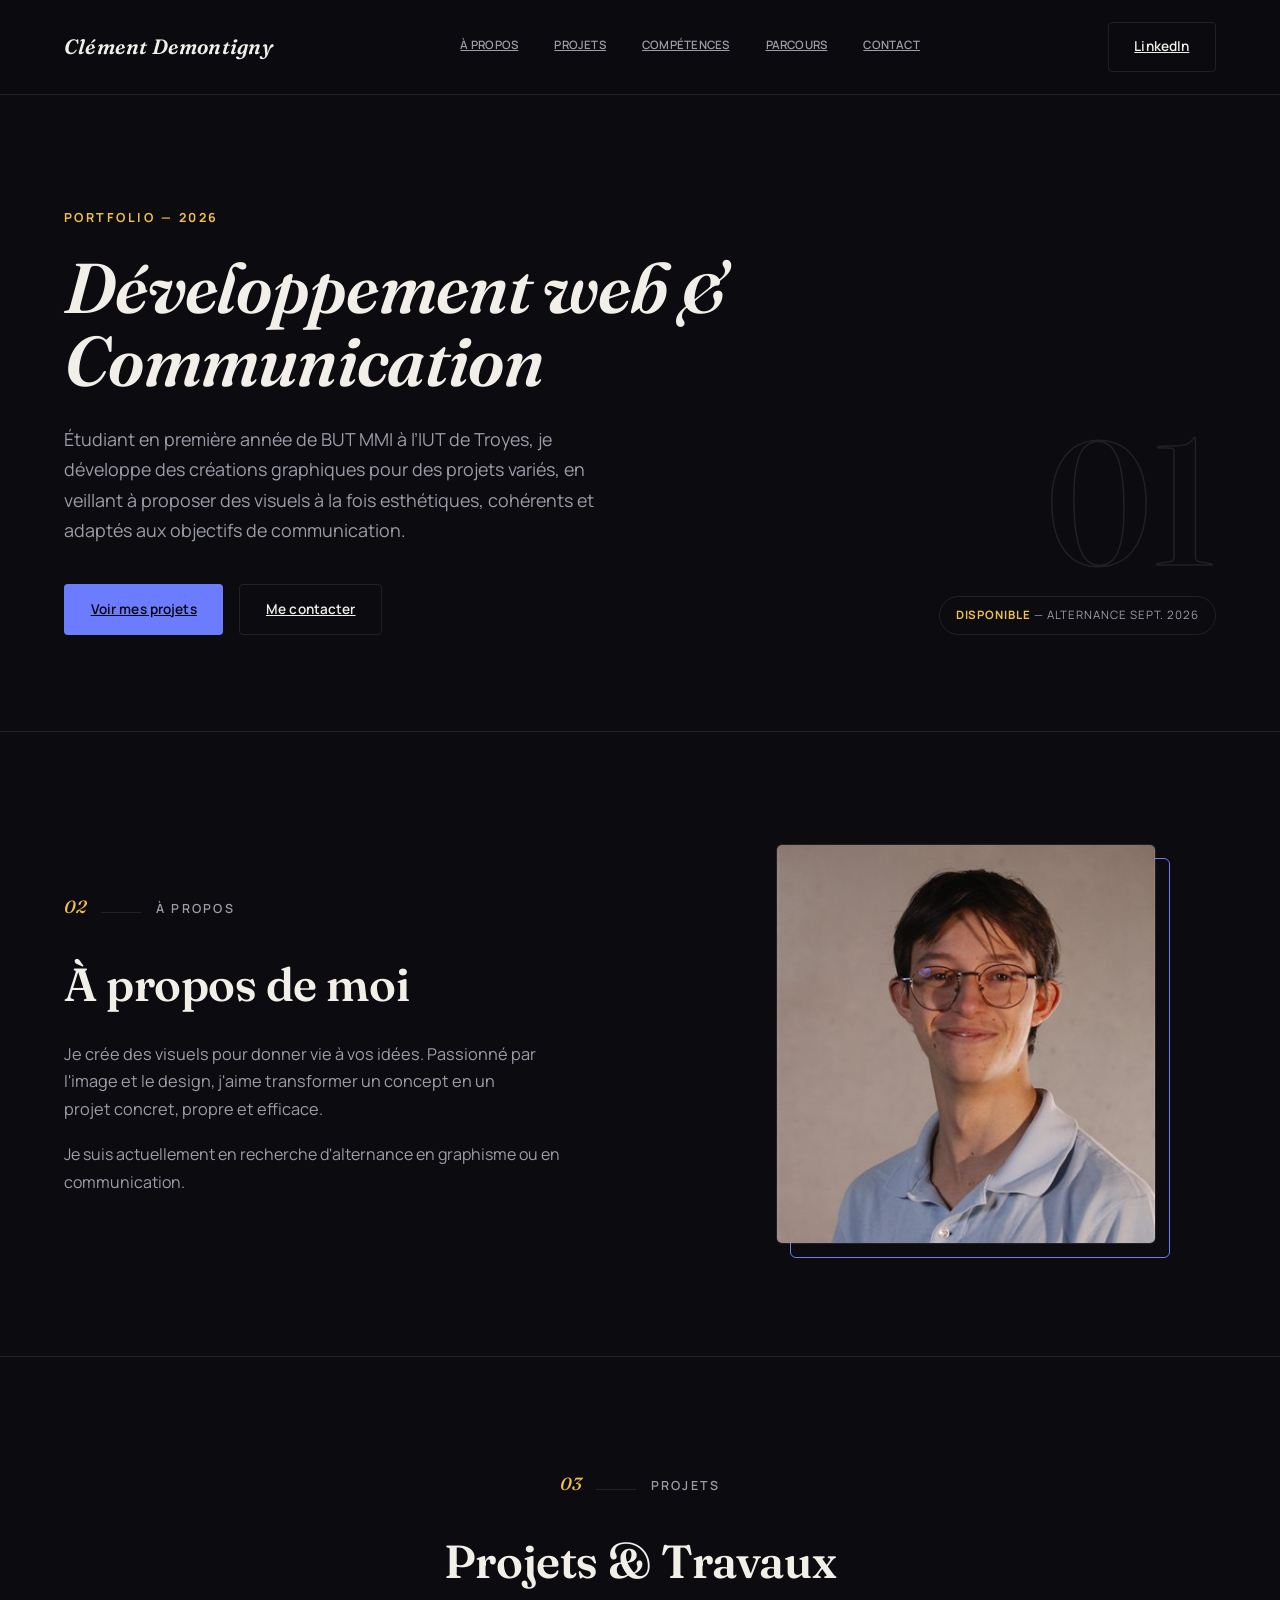
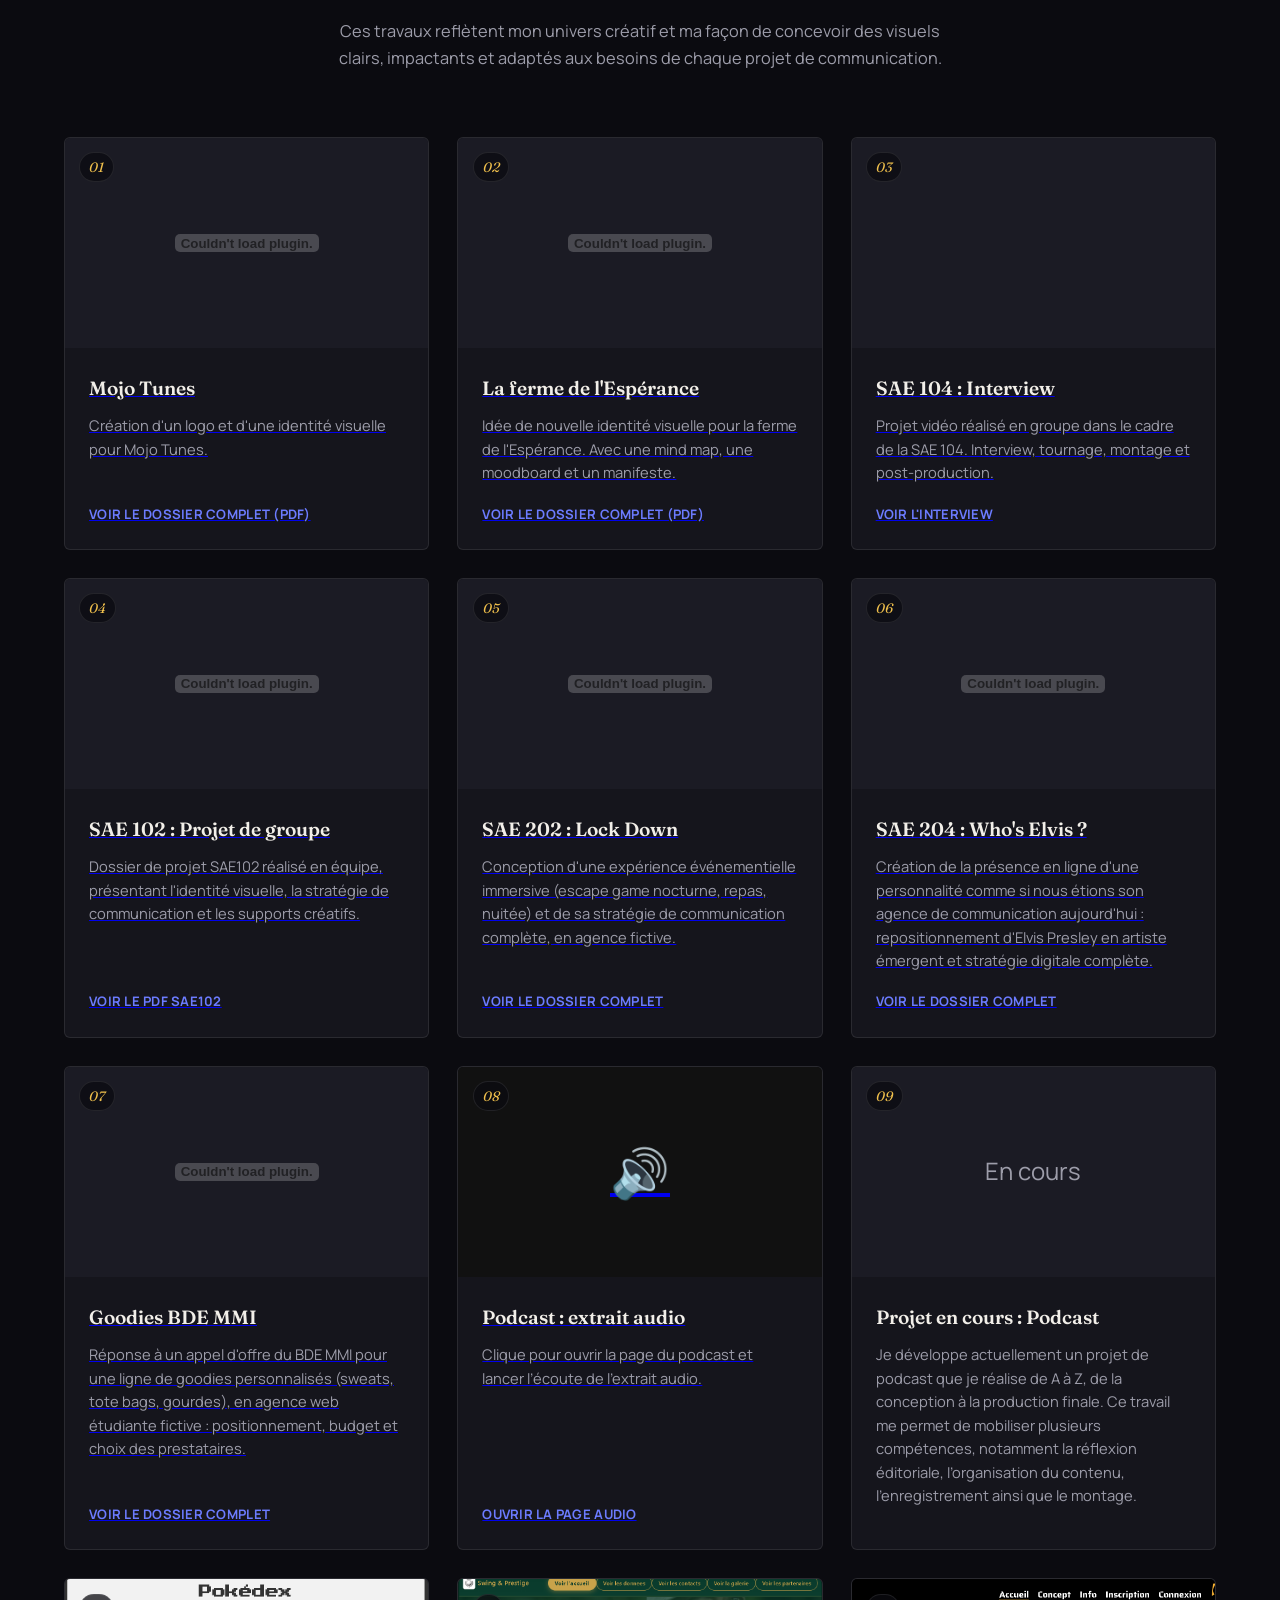
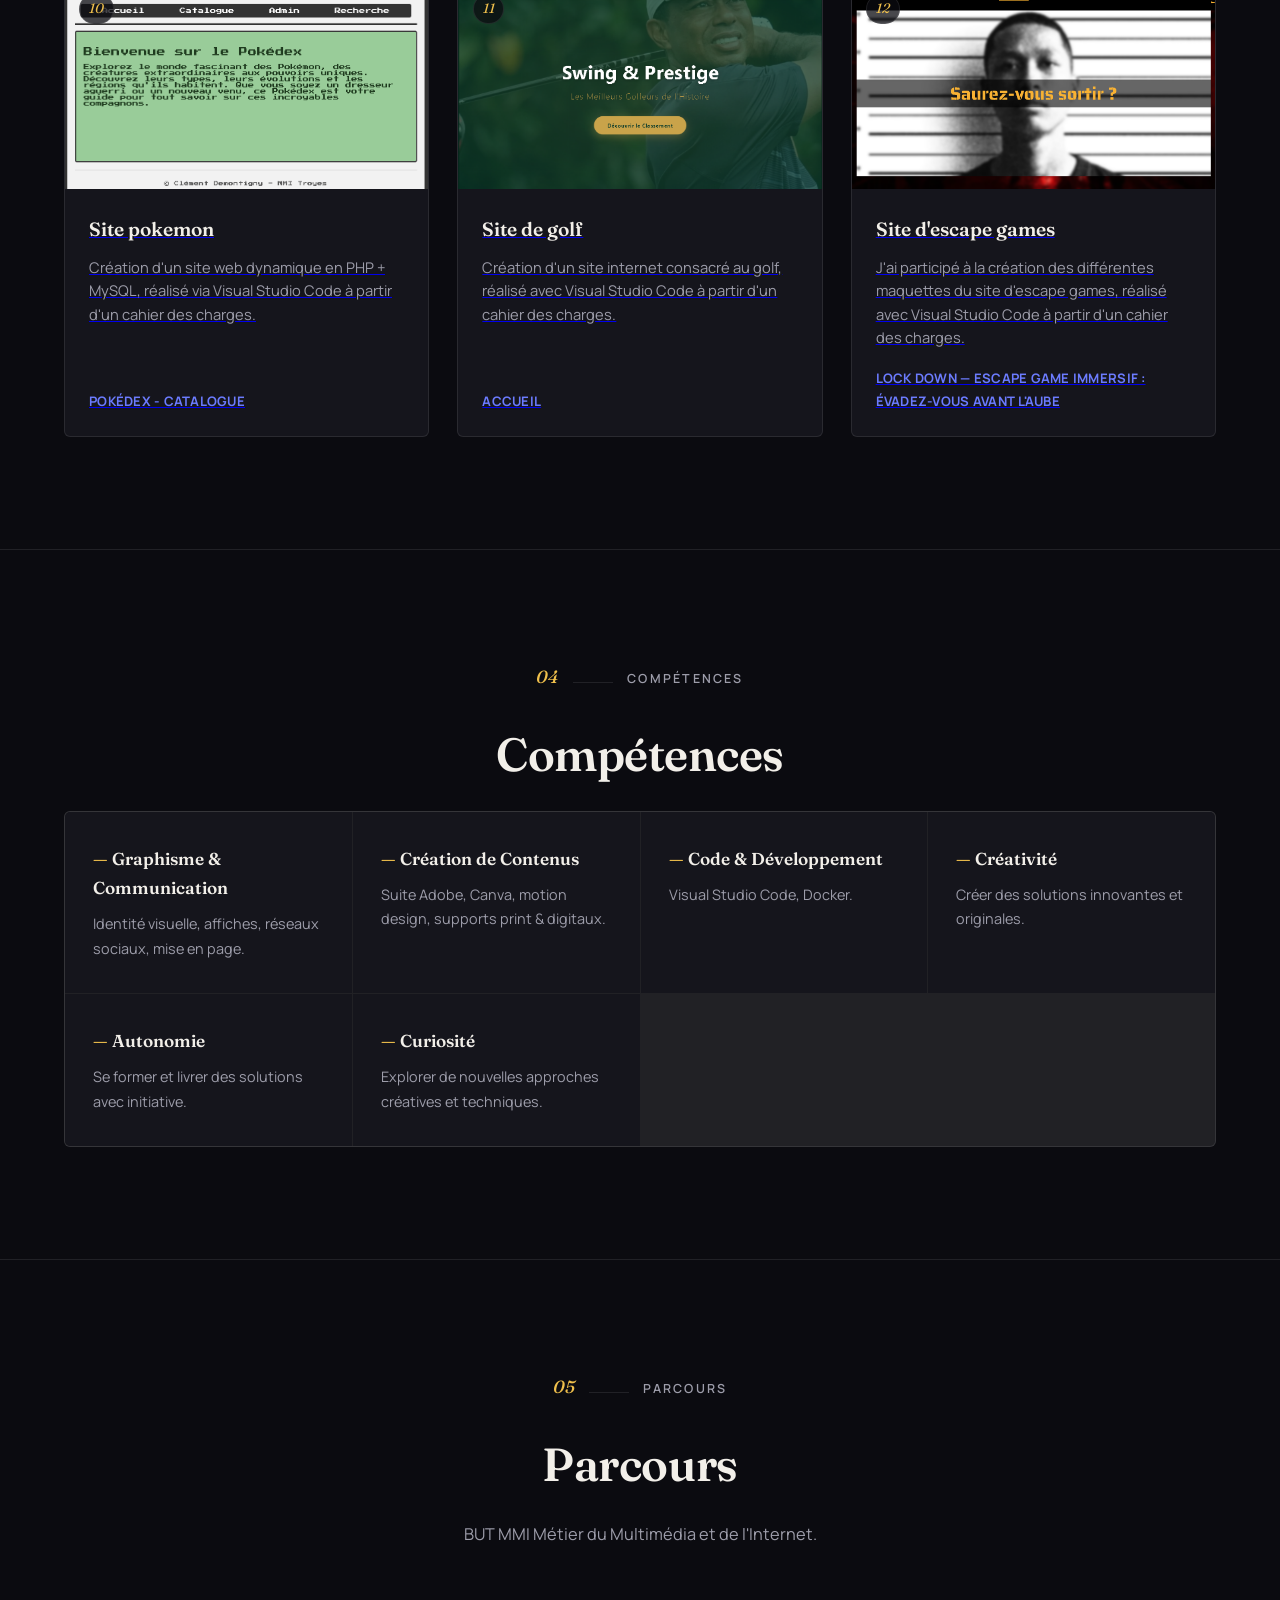
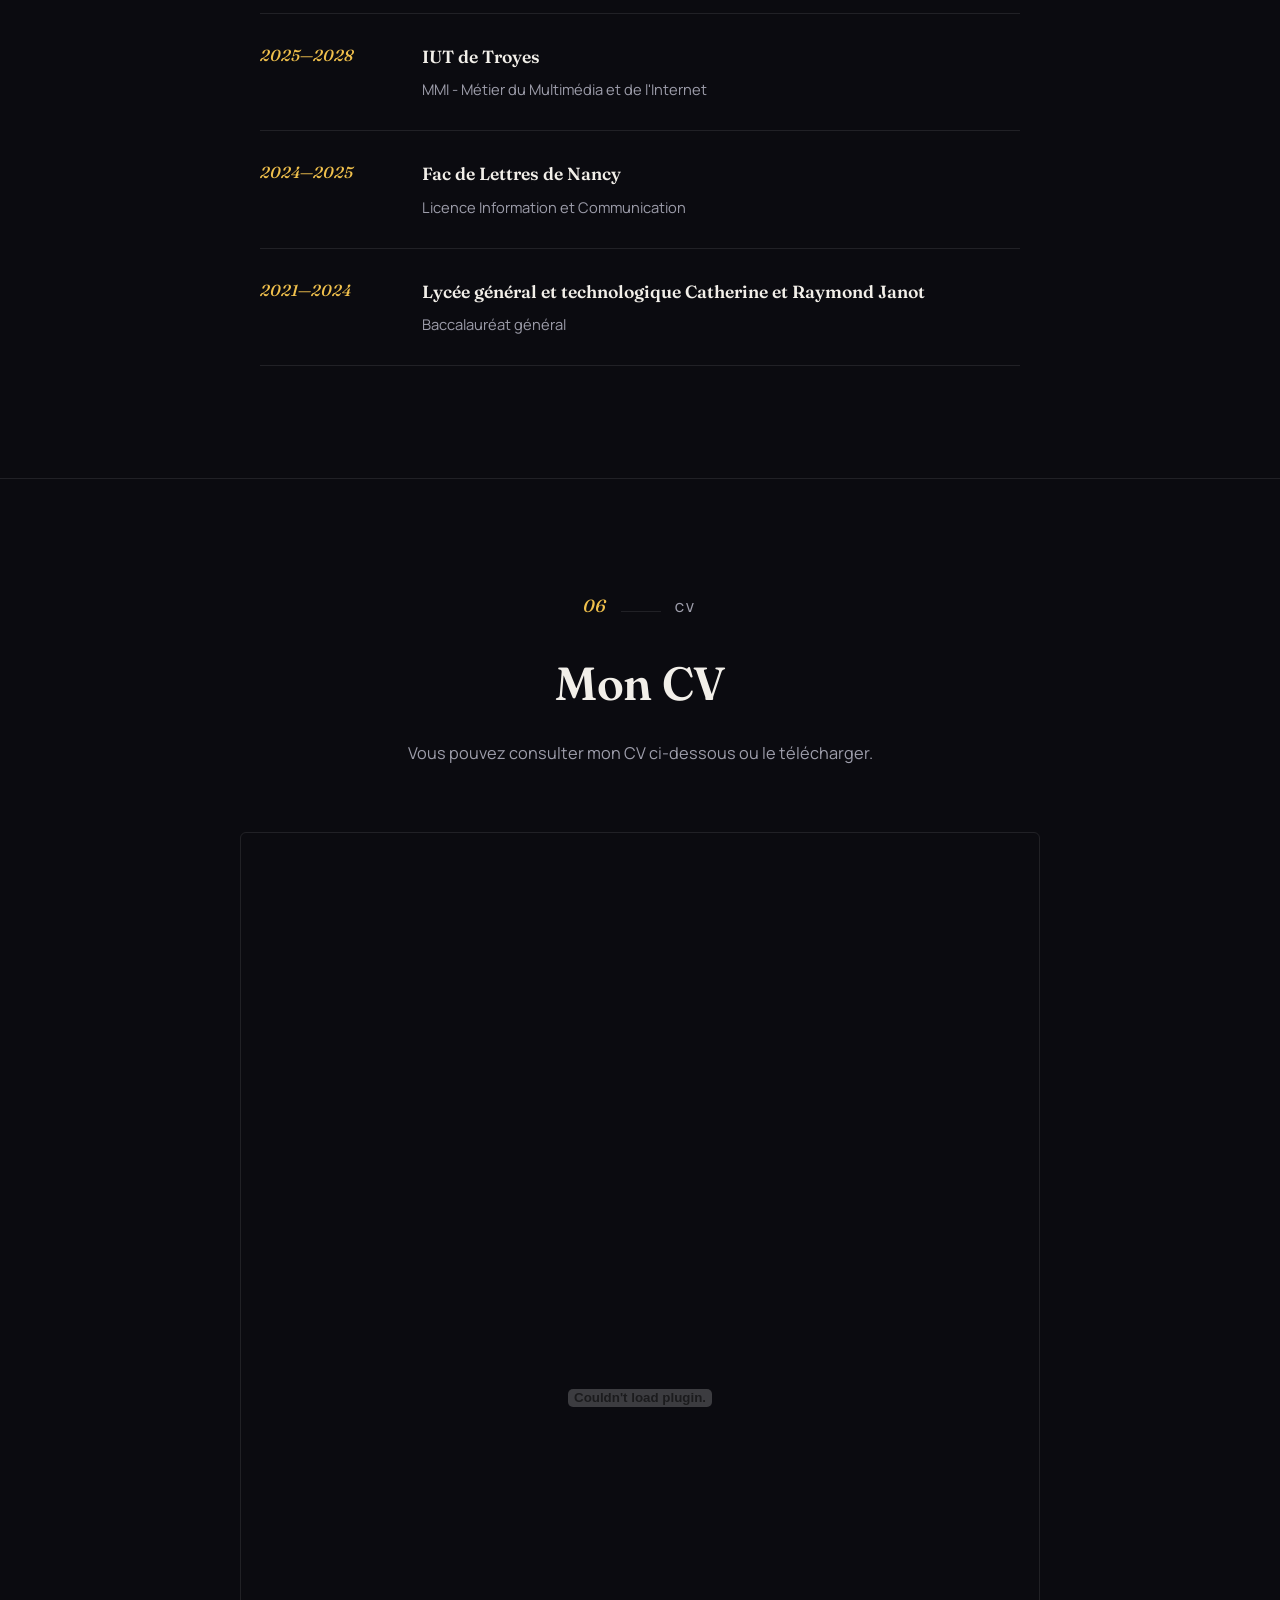
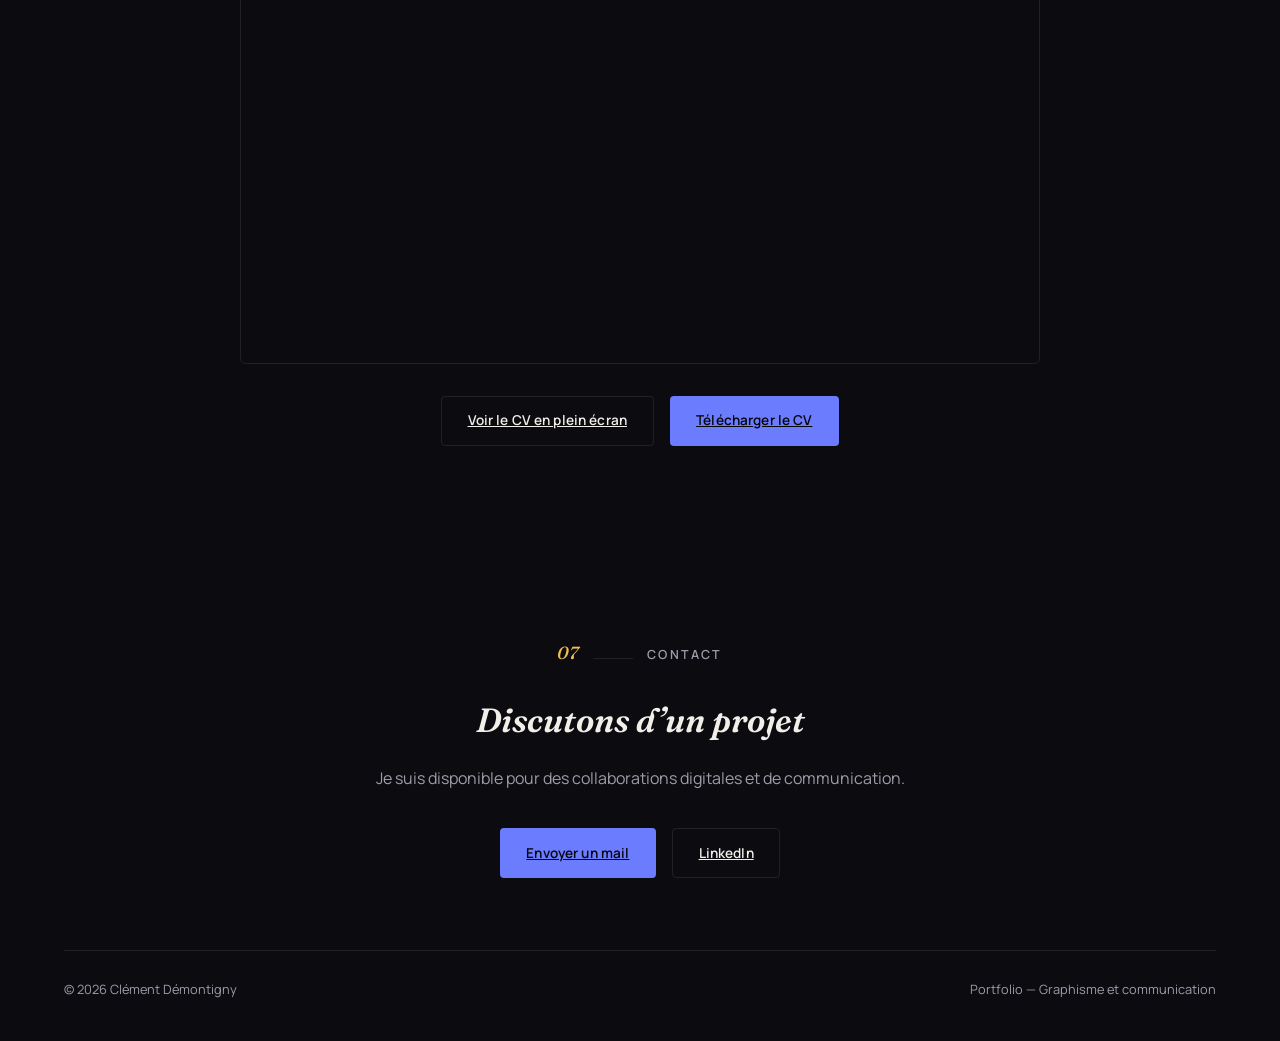
==== commit 577865ed: "Mettre a jour le portfolio" ====
--- a/index.html
+++ b/index.html
@@ -31,7 +31,7 @@
         <div class="container">
           <div class="hero-copy">
             <span class="eyebrow reveal">Portfolio — 2026</span>
-            <h1 class="reveal">Graphiste & Communication</h1>
+            <h1 class="reveal">Développement web & Communication</h1>
             <p class="lead reveal">
               Étudiant en première année de BUT MMI à l’IUT de Troyes, je développe des créations graphiques pour des projets variés, en veillant à proposer des visuels à la fois esthétiques, cohérents et adaptés aux objectifs de communication.
             </p>
@@ -172,6 +172,39 @@
                 <p>Je développe actuellement un projet de podcast que je réalise de A à Z, de la conception à la production finale. Ce travail me permet de mobiliser plusieurs compétences, notamment la réflexion éditoriale, l’organisation du contenu, l’enregistrement ainsi que le montage.</p>
               </div>
             </article>
+            <a href="https://sae203.mmi25h03.mmi-troyes.fr/" target="_blank" rel="noreferrer" class="project-card reveal">
+              <div class="project-index">10</div>
+              <div class="project-cover">
+                <img src="./images/Capture d'écran 2026-08-27 174646.png" alt="Capture d'écran du site Pokédex" loading="lazy">
+              </div>
+              <div class="project-body">
+                <h3>Site pokemon</h3>
+                <p>Création d'un site web dynamique en PHP + MySQL, réalisé via Visual Studio Code à partir d'un cahier des charges.</p>
+                <span class="project-link">Pokédex - Catalogue</span>
+              </div>
+            </a>
+            <a href="http://sae105.mmi25h03.mmi-troyes.fr/" target="_blank" rel="noreferrer" class="project-card reveal">
+              <div class="project-index">11</div>
+              <div class="project-cover">
+                <img src="./images/Capture d'écran 2026-08-27 174630.png" alt="Capture d'écran du site de golf Swing & Prestige" loading="lazy">
+              </div>
+              <div class="project-body">
+                <h3>Site de golf</h3>
+                <p>Création d'un site internet consacré au golf, réalisé avec Visual Studio Code à partir d'un cahier des charges.</p>
+                <span class="project-link">Accueil</span>
+              </div>
+            </a>
+            <a href="https://sae202.mmi25d05.mmi-troyes.fr/" target="_blank" rel="noreferrer" class="project-card reveal">
+              <div class="project-index">12</div>
+              <div class="project-cover">
+                <img src="./images/Capture d'écran 2026-08-27 174716.png" alt="Capture d'écran du site Lock Down" loading="lazy">
+              </div>
+              <div class="project-body">
+                <h3>Site d'escape games</h3>
+                <p>J'ai participé à la création des différentes maquettes du site d'escape games, réalisé avec Visual Studio Code à partir d'un cahier des charges.</p>
+                <span class="project-link">Lock Down — Escape game immersif : évadez-vous avant l'aube</span>
+              </div>
+            </a>
           </div>
         </div>
       </section>
